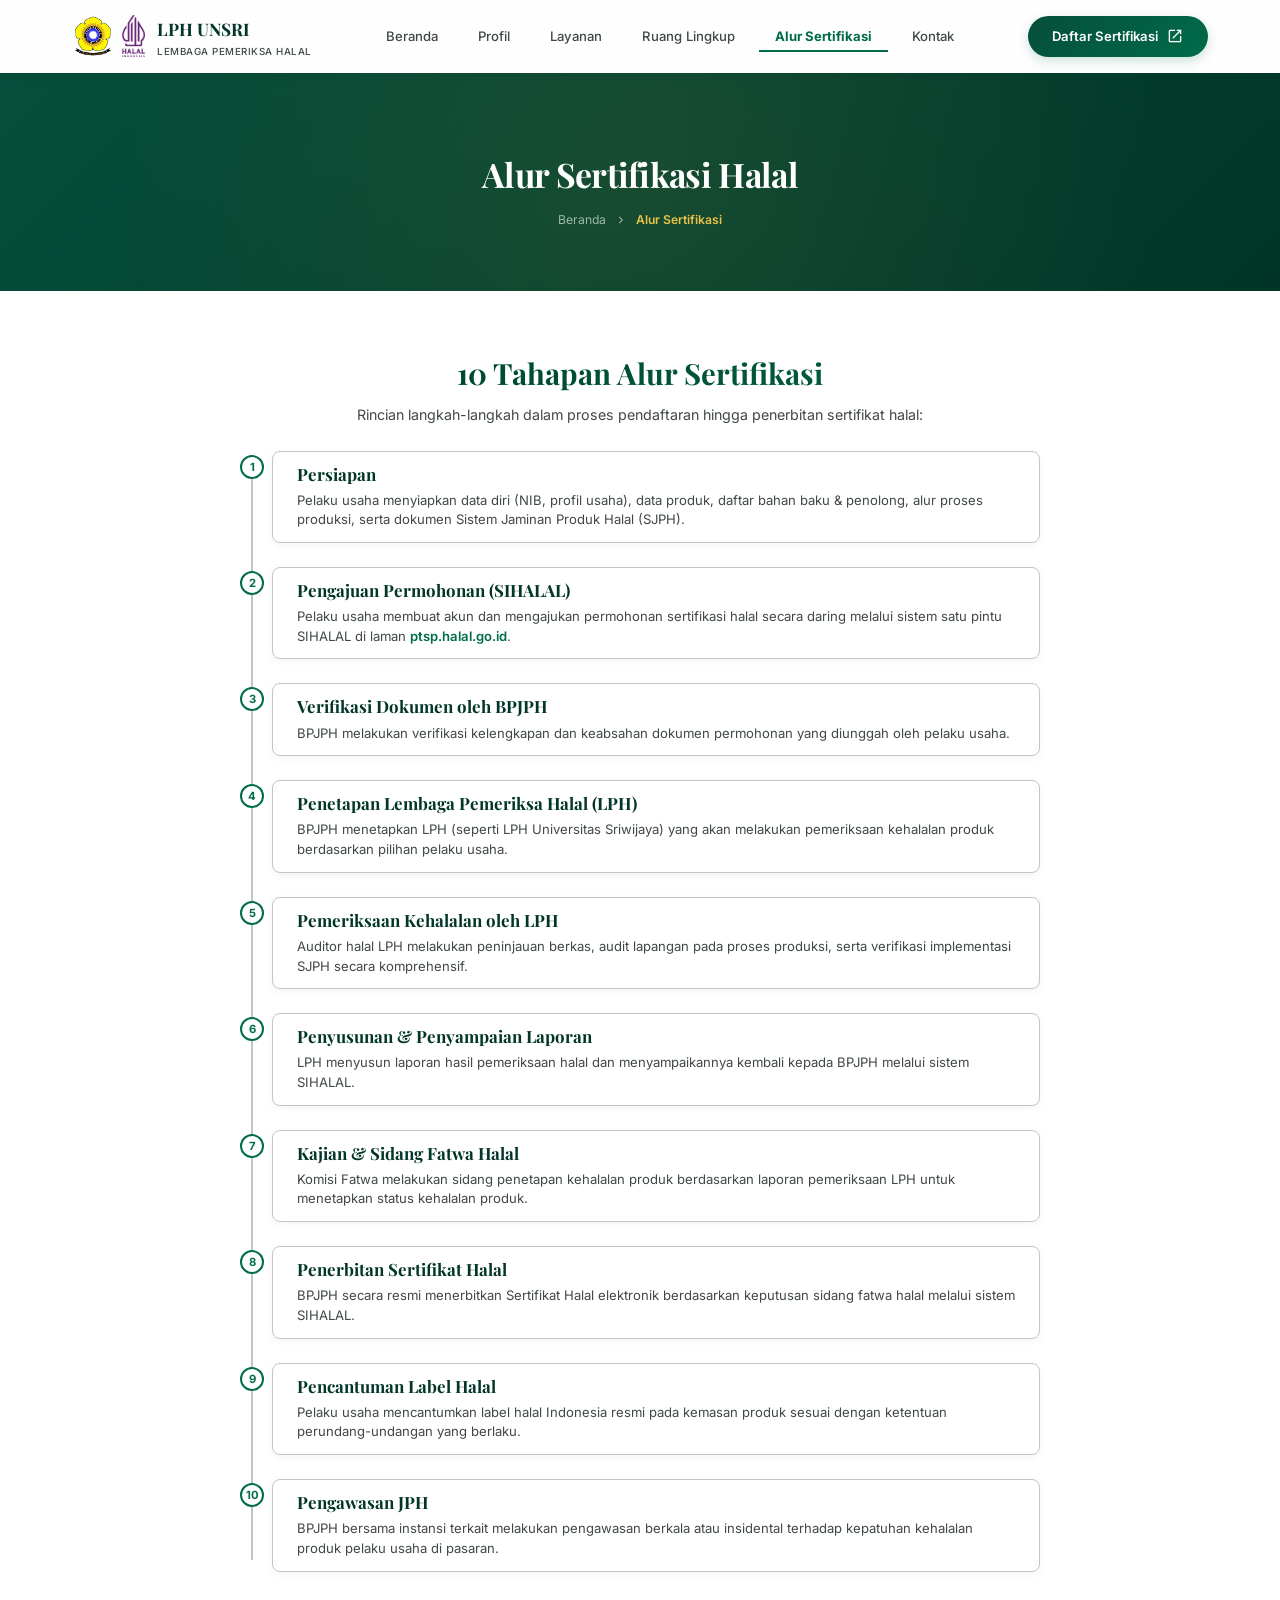
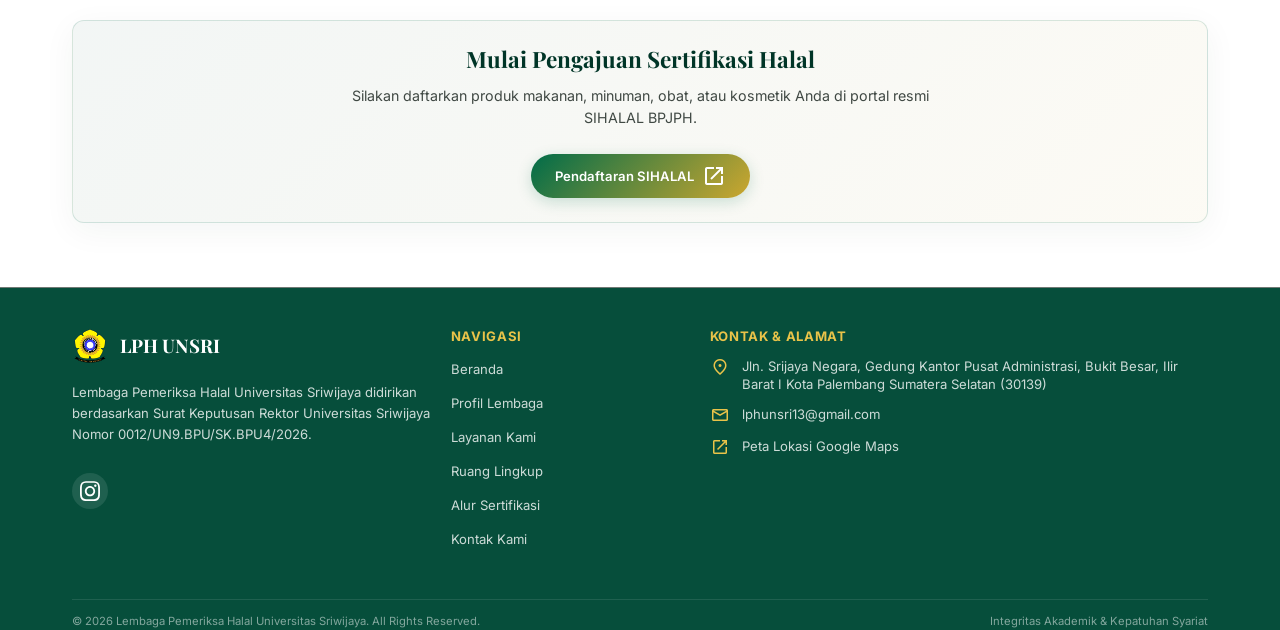
==== alur-sertifikasi.html @ cf4c5806 "Initial commit of refactored website" ====
<!DOCTYPE html>
<html lang="id" class="scroll-smooth">
<head>
    <meta charset="UTF-8">
    <meta name="viewport" content="width=device-width, initial-scale=1.0">
    <title>Alur Sertifikasi Halal | LPH Universitas Sriwijaya</title>
    <meta name="description" content="Ketahui 10 tahapan alur sertifikasi halal LPH Universitas Sriwijaya, mulai dari persiapan berkas hingga penerbitan sertifikat halal resmi.">
    
    <!-- Google Fonts -->
    <link rel="preconnect" href="https://fonts.googleapis.com">
    <link rel="preconnect" href="https://fonts.gstatic.com" crossorigin>
    <link href="https://fonts.googleapis.com/css2?family=Inter:wght@400;500;600;700&family=Playfair+Display:ital,wght@0,600;0,700;1,600&display=swap" rel="stylesheet">
    
    <!-- Material Symbols -->
    <link href="https://fonts.googleapis.com/css2?family=Material+Symbols+Outlined:opsz,wght,FILL,GRAD@20..48,100..700,0..1,-50..200" rel="stylesheet" />
    
    <link rel="stylesheet" href="css/variables.css?v=3">
    <link rel="stylesheet" href="css/base.css?v=3">
    <link rel="stylesheet" href="css/components.css?v=3">
    <link rel="stylesheet" href="css/pages.css?v=3">
</head>
<body class="bg-pattern">

    <!-- Top Navigation Bar -->
    <header class="header-nav" id="topNav">
        <div class="container nav-container">
            <a href="index.html" class="brand-wrapper" id="navBrand">
                <div class="logo-container">
                    <img src="assets/unsri.png" alt="Logo UNSRI" class="logo-img">
                    <img src="assets/Halal_Indonesia.png" alt="Logo Halal Indonesia" class="logo-img">
                </div>
                <div class="logo-text-wrapper">
                    <span class="logo-text">LPH UNSRI</span>
                    <span class="logo-subtext">Lembaga Pemeriksa Halal</span>
                </div>
            </a>
            
            <nav class="desktop-nav">
                <ul class="nav-menu">
                    <li><a href="index.html" class="nav-link">Beranda</a></li>
                    <li><a href="profil.html" class="nav-link">Profil</a></li>
                    <li><a href="layanan.html" class="nav-link">Layanan</a></li>
                    <li><a href="ruang-lingkup.html" class="nav-link">Ruang Lingkup</a></li>
                    <li><a href="alur-sertifikasi.html" class="nav-link">Alur Sertifikasi</a></li>
                    <li><a href="kontak.html" class="nav-link">Kontak</a></li>
                </ul>
            </nav>
            
            <a href="https://ptsp.halal.go.id" target="_blank" rel="noopener" class="btn btn-primary nav-cta" id="btnNavRegister">
                Daftar Sertifikasi
                <span class="material-symbols-outlined" style="font-size: 18px;">open_in_new</span>
            </a>
            
            <button class="menu-toggle-btn" aria-label="Toggle Navigation menu" id="hamburgerMenu">
                <span class="material-symbols-outlined" style="font-size: 28px;">menu</span>
            </button>
        </div>
        
        <!-- Mobile Navigation Drawer -->
        <div class="mobile-drawer" id="mobileDrawer">
            <ul class="mobile-nav-list">
                <li><a href="index.html" class="mobile-nav-link">Beranda</a></li>
                <li><a href="profil.html" class="mobile-nav-link">Profil</a></li>
                <li><a href="layanan.html" class="mobile-nav-link">Layanan</a></li>
                <li><a href="ruang-lingkup.html" class="mobile-nav-link">Ruang Lingkup</a></li>
                <li><a href="alur-sertifikasi.html" class="mobile-nav-link">Alur Sertifikasi</a></li>
                <li><a href="kontak.html" class="mobile-nav-link">Kontak</a></li>
                <li style="margin-top: 16px;">
                    <a href="https://ptsp.halal.go.id" target="_blank" rel="noopener" class="btn btn-primary" style="display: flex; width: 100%; justify-content: center;" id="mobileCtaBtn">
                        Daftar Sertifikasi
                    </a>
                </li>
            </ul>
        </div>
    </header>

    <main>
        <!-- Page Hero Banner -->
        <section class="hero-subpage">
            <div class="hero-subpage-overlay"></div>
            <div class="container">
                <h1 class="scroll-reveal active">Alur Sertifikasi Halal</h1>
                <ul class="breadcrumb scroll-reveal active delay-100">
                    <li><a href="index.html" class="breadcrumb-link">Beranda</a></li>
                    <li class="breadcrumb-separator">chevron_right</li>
                    <li class="breadcrumb-current">Alur Sertifikasi</li>
                </ul>
            </div>
        </section>

        <!-- Vertical Timeline Summary Section -->
        <section class="section" style="background-color: var(--color-surface);">
            <div class="container">
                <div class="timeline-accessible-title scroll-reveal">
                    <h2 class="text-gradient-emerald-mint">10 Tahapan Alur Sertifikasi</h2>
                    <p style="max-width: 600px; margin-left: auto; margin-right: auto;">Rincian langkah-langkah dalam proses pendaftaran hingga penerbitan sertifikat halal:</p>
                </div>
                
                <div class="timeline-flow">
                    <!-- Step 1 -->
                    <div class="timeline-step scroll-reveal">
                        <div class="timeline-marker">1</div>
                        <div class="timeline-content-card">
                            <h4>Persiapan</h4>
                            <p>Pelaku usaha menyiapkan data diri (NIB, profil usaha), data produk, daftar bahan baku &amp; penolong, alur proses produksi, serta dokumen Sistem Jaminan Produk Halal (SJPH).</p>
                        </div>
                    </div>
                    
                    <!-- Step 2 -->
                    <div class="timeline-step scroll-reveal">
                        <div class="timeline-marker">2</div>
                        <div class="timeline-content-card">
                            <h4>Pengajuan Permohonan (SIHALAL)</h4>
                            <p>Pelaku usaha membuat akun dan mengajukan permohonan sertifikasi halal secara daring melalui sistem satu pintu SIHALAL di laman <a href="https://ptsp.halal.go.id" target="_blank" rel="noopener" style="color: var(--color-secondary); font-weight: 600;">ptsp.halal.go.id</a>.</p>
                        </div>
                    </div>
                    
                    <!-- Step 3 -->
                    <div class="timeline-step scroll-reveal">
                        <div class="timeline-marker">3</div>
                        <div class="timeline-content-card">
                            <h4>Verifikasi Dokumen oleh BPJPH</h4>
                            <p>BPJPH melakukan verifikasi kelengkapan dan keabsahan dokumen permohonan yang diunggah oleh pelaku usaha.</p>
                        </div>
                    </div>
                    
                    <!-- Step 4 -->
                    <div class="timeline-step scroll-reveal">
                        <div class="timeline-marker">4</div>
                        <div class="timeline-content-card">
                            <h4>Penetapan Lembaga Pemeriksa Halal (LPH)</h4>
                            <p>BPJPH menetapkan LPH (seperti LPH Universitas Sriwijaya) yang akan melakukan pemeriksaan kehalalan produk berdasarkan pilihan pelaku usaha.</p>
                        </div>
                    </div>
                    
                    <!-- Step 5 -->
                    <div class="timeline-step scroll-reveal">
                        <div class="timeline-marker">5</div>
                        <div class="timeline-content-card">
                            <h4>Pemeriksaan Kehalalan oleh LPH</h4>
                            <p>Auditor halal LPH melakukan peninjauan berkas, audit lapangan pada proses produksi, serta verifikasi implementasi SJPH secara komprehensif.</p>
                        </div>
                    </div>
                    
                    <!-- Step 6 -->
                    <div class="timeline-step scroll-reveal">
                        <div class="timeline-marker">6</div>
                        <div class="timeline-content-card">
                            <h4>Penyusunan &amp; Penyampaian Laporan</h4>
                            <p>LPH menyusun laporan hasil pemeriksaan halal dan menyampaikannya kembali kepada BPJPH melalui sistem SIHALAL.</p>
                        </div>
                    </div>
                    
                    <!-- Step 7 -->
                    <div class="timeline-step scroll-reveal">
                        <div class="timeline-marker">7</div>
                        <div class="timeline-content-card">
                            <h4>Kajian &amp; Sidang Fatwa Halal</h4>
                            <p>Komisi Fatwa melakukan sidang penetapan kehalalan produk berdasarkan laporan pemeriksaan LPH untuk menetapkan status kehalalan produk.</p>
                        </div>
                    </div>
                    
                    <!-- Step 8 -->
                    <div class="timeline-step scroll-reveal">
                        <div class="timeline-marker">8</div>
                        <div class="timeline-content-card">
                            <h4>Penerbitan Sertifikat Halal</h4>
                            <p>BPJPH secara resmi menerbitkan Sertifikat Halal elektronik berdasarkan keputusan sidang fatwa halal melalui sistem SIHALAL.</p>
                        </div>
                    </div>
                    
                    <!-- Step 9 -->
                    <div class="timeline-step scroll-reveal">
                        <div class="timeline-marker">9</div>
                        <div class="timeline-content-card">
                            <h4>Pencantuman Label Halal</h4>
                            <p>Pelaku usaha mencantumkan label halal Indonesia resmi pada kemasan produk sesuai dengan ketentuan perundang-undangan yang berlaku.</p>
                        </div>
                    </div>
                    
                    <!-- Step 10 -->
                    <div class="timeline-step scroll-reveal">
                        <div class="timeline-marker">10</div>
                        <div class="timeline-content-card">
                            <h4>Pengawasan JPH</h4>
                            <p>BPJPH bersama instansi terkait melakukan pengawasan berkala atau insidental terhadap kepatuhan kehalalan produk pelaku usaha di pasaran.</p>
                        </div>
                    </div>
                </div>

                <!-- Call to Action Banner -->
                <div class="glass-card text-center scroll-reveal" style="margin-top: 48px; background: linear-gradient(135deg, rgba(6,78,59,0.05) 0%, rgba(204,167,47,0.05) 100%); border-color: rgba(0, 108, 73, 0.15);">
                    <h3 style="color: var(--color-primary); margin-bottom: 12px;">Mulai Pengajuan Sertifikasi Halal</h3>
                    <p style="max-width: 600px; margin-left: auto; margin-right: auto; margin-bottom: 24px;">Silakan daftarkan produk makanan, minuman, obat, atau kosmetik Anda di portal resmi SIHALAL BPJPH.</p>
                    <a href="https://ptsp.halal.go.id" target="_blank" rel="noopener" class="btn btn-gold" id="alurCtaBtn">
                        Pendaftaran SIHALAL
                        <span class="material-symbols-outlined">open_in_new</span>
                    </a>
                </div>
            </div>
        </section>
    </main>

    <!-- Footer -->
    <footer class="footer-main">
        <div class="container footer-container">
            <div class="footer-col">
                <div class="footer-brand">
                    <img src="assets/unsri.png" alt="UNSRI" style="height: 36px;">
                    <span class="footer-brand-title">LPH UNSRI</span>
                </div>
                <p class="footer-text">
                    Lembaga Pemeriksa Halal Universitas Sriwijaya didirikan berdasarkan Surat Keputusan Rektor Universitas Sriwijaya Nomor 0012/UN9.BPU/SK.BPU4/2026.
                </p>
                <div class="social-links">
                    <a href="https://instagram.com/lph.unsri" target="_blank" rel="noopener" class="social-icon-btn" aria-label="Instagram lph.unsri" id="footerInstaLink">
                        <svg width="20" height="20" fill="currentColor" viewBox="0 0 24 24"><path d="M12 2.163c3.204 0 3.584.012 4.85.07 3.252.148 4.771 1.691 4.919 4.919.058 1.265.069 1.645.069 4.849 0 3.205-.012 3.584-.069 4.849-.149 3.225-1.664 4.771-4.919 4.919-1.266.058-1.644.07-4.85.07-3.204 0-3.584-.012-4.849-.07-3.26-.149-4.771-1.699-4.919-4.92-.058-1.265-.07-1.644-.07-4.849 0-3.204.013-3.583.07-4.849.149-3.227 1.664-4.771 4.919-4.919 1.266-.057 1.645-.069 4.849-.069zm0-2c-3.259 0-3.667.014-4.947.072-4.358.2-6.78 2.618-6.98 6.98-.059 1.281-.073 1.689-.073 4.948 0 3.259.014 3.668.072 4.948.2 4.358 2.618 6.78 6.98 6.98 1.281.058 1.689.072 4.948.072 3.259 0 3.668-.014 4.948-.072 4.354-.2 6.782-2.618 6.979-6.98.059-1.28.073-1.689.073-4.948 0-3.259-.014-3.667-.072-4.947-.196-4.354-2.617-6.78-6.979-6.98-1.281-.059-1.69-.073-4.949-.073zm0 5.838c-3.403 0-6.162 2.759-6.162 6.162s2.759 6.163 6.162 6.163 6.162-2.759 6.162-6.163c0-3.403-2.759-6.162-6.162-6.162zm0 10.162c-2.209 0-4-1.79-4-4 0-2.209 1.791-4 4-4s4 1.791 4 4c0 2.21-1.791 4-4 4zm6.406-11.845c-.796 0-1.441.645-1.441 1.44s.645 1.44 1.441 1.44c.795 0 1.439-.645 1.439-1.44s-.644-1.44-1.439-1.44z"/></svg>
                    </a>
                </div>
            </div>
            
            <div class="footer-col">
                <h4>Navigasi</h4>
                <ul class="footer-links-list">
                    <li><a href="index.html" class="footer-link">Beranda</a></li>
                    <li><a href="profil.html" class="footer-link">Profil Lembaga</a></li>
                    <li><a href="layanan.html" class="footer-link">Layanan Kami</a></li>
                    <li><a href="ruang-lingkup.html" class="footer-link">Ruang Lingkup</a></li>
                    <li><a href="alur-sertifikasi.html" class="footer-link">Alur Sertifikasi</a></li>
                    <li><a href="kontak.html" class="footer-link">Kontak Kami</a></li>
                </ul>
            </div>
            
            <div class="footer-col" style="grid-column: span 2;">
                <h4>Kontak &amp; Alamat</h4>
                <div class="footer-contact-item">
                    <span class="material-symbols-outlined">location_on</span>
                    <span>Jln. Srijaya Negara, Gedung Kantor Pusat Administrasi, Bukit Besar, Ilir Barat I Kota Palembang Sumatera Selatan (30139)</span>
                </div>
                <div class="footer-contact-item">
                    <span class="material-symbols-outlined">mail</span>
                    <a href="mailto:lphunsri13@gmail.com" class="footer-link" style="padding-left: 0;" id="footerMailLink">lphunsri13@gmail.com</a>
                </div>
                <div class="footer-contact-item">
                    <span class="material-symbols-outlined">open_in_new</span>
                    <a href="https://maps.app.goo.gl/xWVZBxWLzJ16XYqZA" target="_blank" rel="noopener" class="footer-link" style="padding-left: 0;" id="footerMapLink">Peta Lokasi Google Maps</a>
                </div>
            </div>
        </div>
        
        <div class="container">
            <div class="footer-bottom">
                <span>&copy; 2026 Lembaga Pemeriksa Halal Universitas Sriwijaya. All Rights Reserved.</span>
                <span>Integritas Akademik &amp; Kepatuhan Syariat</span>
            </div>
        </div>
    </footer>

    <!-- Scripts -->
    <script src="js/main.js"></script>
</body>
</html>
---- css/variables.css ----
:root {
    /* Brand Colors (Unsri & Halal Identity) */
    --color-primary: #003527;              /* Deep Forest Green */
    --color-primary-rgb: 0, 53, 39;
    --color-primary-container: #064e3b;    /* Medium Emerald Green */
    --color-primary-container-rgb: 6, 78, 59;
    --color-secondary: #006c49;            /* Emerald Green Accent */
    --color-secondary-rgb: 0, 108, 73;
    --color-secondary-container: #6cf8bb;
    
    /* Gold/Yellow Accents (Unsri Logo Core Colors) */
    --color-tertiary: #735c00;             /* Darker Gold */
    --color-tertiary-container: #cca72f;   /* Vibrant Gold/Yellow */
    --color-tertiary-container-rgb: 204, 167, 47;
    --color-tertiary-fixed-dim: #e9c349;
    --color-tertiary-fixed: #ffe088;

    /* Neutrals */
    --color-background: #f7f9fb;           /* Off-White Mint */
    --color-on-background: #191c1e;        /* Dark Grey text */
    --color-surface: #ffffff;              /* Pure White cards */
    --color-surface-rgb: 255, 255, 255;
    --color-surface-dim: #d8dadc;          /* Light grey line details */
    --color-surface-container: #eceef0;
    --color-surface-container-low: #f2f4f6;
    --color-surface-container-highest: #e0e3e5;
    --color-on-surface: #191c1e;
    --color-on-surface-variant: #404944;
    --color-outline: #707974;
    --color-outline-variant: #bfc9c3;

    /* Purple Accent (Halal Indonesia branding color) */
    --color-halal-purple: #672d8a;

    /* Fonts */
    --font-heading: 'Playfair Display', Georgia, serif;
    --font-body: 'Inter', system-ui, -apple-system, sans-serif;

    /* Spacing Units */
    --space-base: 6px;
    --space-sm: 6px;
    --space-md: 12px;
    --space-lg: 24px;
    --space-xl: 40px;
    --space-xxl: 64px;
    --container-max: 1200px;
    --margin-desktop: 32px;
    --margin-mobile: 16px;
    --gutter: 20px;

    /* Radii */
    --radius-sm: 4px;
    --radius-default: 8px;
    --radius-md: 12px;
    --radius-xl: 16px;
    --radius-xxl: 24px;
    --radius-full: 9999px;

    /* Shadows & Transitions */
    --shadow-sm: 0 2px 8px rgba(0, 0, 0, 0.05);
    --shadow-md: 0 8px 32px rgba(0, 53, 39, 0.06);
    --shadow-lg: 0 16px 48px rgba(0, 53, 39, 0.12);
    --transition-fast: 0.2s cubic-bezier(0.4, 0, 0.2, 1);
    --transition-normal: 0.3s cubic-bezier(0.4, 0, 0.2, 1);
    --transition-slow: 0.8s cubic-bezier(0.16, 1, 0.3, 1);
}
---- css/base.css ----
/* Reset */
*, *::before, *::after {
    box-sizing: border-box;
    margin: 0;
    padding: 0;
}

html {
    scroll-behavior: smooth;
    font-size: 15px;
    height: 100%;
}

body {
    font-family: var(--font-body);
    font-size: 1rem;
    line-height: 1.6;
    color: var(--color-on-background);
    background-color: var(--color-background);
    -webkit-font-smoothing: antialiased;
    -moz-osx-font-smoothing: grayscale;
    min-height: 100%;
    display: flex;
    flex-direction: column;
}

main {
    flex-grow: 1;
}

/* Typography Hierarchy */
h1, h2, h3, h4, h5, h6 {
    font-family: var(--font-heading);
    color: var(--color-primary);
    font-weight: 700;
    line-height: 1.25;
}

h1 {
    font-size: 2.35rem;
    letter-spacing: -0.02em;
}

h2 {
    font-size: 1.95rem;
    margin-bottom: var(--space-md);
}

h3 {
    font-size: 1.5rem;
    margin-bottom: var(--space-sm);
}

h4 {
    font-size: 1.2rem;
}

p {
    font-size: 0.95rem;
    color: var(--color-on-surface-variant);
    margin-bottom: var(--space-md);
}

a {
    color: inherit;
    text-decoration: none;
    transition: color var(--transition-fast);
}

img {
    max-width: 100%;
    height: auto;
    display: block;
}

/* Layout Utilities */
.container {
    width: 100%;
    max-width: var(--container-max);
    margin-left: auto;
    margin-right: auto;
    padding-left: var(--margin-mobile);
    padding-right: var(--margin-mobile);
}

@media (min-width: 768px) {
    .container {
        padding-left: var(--margin-desktop);
        padding-right: var(--margin-desktop);
    }
}

.section {
    padding-top: var(--space-xl);
    padding-bottom: var(--space-xl);
    position: relative;
    overflow: hidden;
}

@media (min-width: 768px) {
    .section {
        padding-top: var(--space-xxl);
        padding-bottom: var(--space-xxl);
    }
}

.text-center {
    text-align: center;
}

/* Islamic Geometric Pattern & Background Overlays */
.bg-pattern {
    background-image: radial-gradient(rgba(0, 108, 73, 0.05) 1px, transparent 1px);
    background-size: 20px 20px;
}

.bg-islamic-pattern {
    background-image: radial-gradient(circle at center, rgba(6, 78, 59, 0.04) 0%, transparent 65%);
    background-size: 120px 120px;
}

.pattern-overlay {
    position: absolute;
    inset: 0;
    pointer-events: none;
    z-index: 1;
    background-image: radial-gradient(circle at 100% 150%, var(--color-primary-container) 24%, white 24%, white 28%, var(--color-primary-container) 28%, var(--color-primary-container) 36%, white 36%, white 40%, transparent 40%, transparent), 
                      radial-gradient(circle at 0 150%, var(--color-primary-container) 24%, white 24%, white 28%, var(--color-primary-container) 28%, var(--color-primary-container) 36%, white 36%, white 40%, transparent 40%, transparent), 
                      radial-gradient(circle at 50% 100%, white 10%, var(--color-primary-container) 10%, var(--color-primary-container) 23%, white 23%, white 30%, var(--color-primary-container) 30%, var(--color-primary-container) 43%, white 43%, white 50%, var(--color-primary-container) 50%, var(--color-primary-container) 63%, white 63%, white 71%, transparent 71%, transparent);
    background-size: 100px 50px;
    opacity: 0.035;
}

/* Gradients */
.text-gradient-emerald-gold {
    background: linear-gradient(135deg, var(--color-primary) 0%, var(--color-secondary) 50%, var(--color-tertiary-container) 100%);
    -webkit-background-clip: text;
    -webkit-text-fill-color: transparent;
    background-clip: text;
}

.text-gradient-emerald-mint {
    background: linear-gradient(135deg, var(--color-primary) 0%, var(--color-secondary) 100%);
    -webkit-background-clip: text;
    -webkit-text-fill-color: transparent;
    background-clip: text;
}

.bg-gradient-emerald-gold {
    background: linear-gradient(135deg, var(--color-primary-container) 0%, var(--color-secondary) 100%);
}

/* Accessibility */
.sr-only {
    position: absolute;
    width: 1px;
    height: 1px;
    padding: 0;
    margin: -1px;
    overflow: hidden;
    clip: rect(0, 0, 0, 0);
    white-space: nowrap;
    border: 0;
}

/* Blending Utilities */
.blend-top {
    background-image: linear-gradient(to bottom, transparent, var(--color-surface) 150px);
    background-color: transparent;
}

.bg-islamic-pattern.blend-top {
    background-image: 
        radial-gradient(circle at center, rgba(6, 78, 59, 0.04) 0%, transparent 65%),
        linear-gradient(to bottom, transparent, var(--color-surface) 150px);
    background-size: 120px 120px, auto;
    background-color: transparent;
}

.blend-top-low {
    background-image: linear-gradient(to bottom, transparent, var(--color-surface-container-low) 150px);
    background-color: transparent;
}

.bg-islamic-pattern.blend-top-low {
    background-image: 
        radial-gradient(circle at center, rgba(6, 78, 59, 0.04) 0%, transparent 65%),
        linear-gradient(to bottom, transparent, var(--color-surface-container-low) 150px);
    background-size: 120px 120px, auto;
    background-color: transparent;
}
---- css/components.css ----
/* ==========================================================================
   Header & Navigation
   ========================================================================== */
.header-nav {
    background-color: rgba(255, 255, 255, 0.8);
    backdrop-filter: blur(12px);
    -webkit-backdrop-filter: blur(12px);
    position: sticky;
    top: 0;
    width: 100%;
    z-index: 100;
    border-bottom: 1px solid rgba(255, 255, 255, 0.4);
    box-shadow: var(--shadow-sm);
    transition: background-color var(--transition-normal), box-shadow var(--transition-normal);
}

.header-nav.scrolled {
    background-color: rgba(255, 255, 255, 0.98);
    box-shadow: 0 4px 20px rgba(0, 53, 39, 0.08);
    border-bottom: 1px solid var(--color-outline-variant);
}

.nav-container {
    display: flex;
    justify-content: space-between;
    align-items: center;
    height: 72px;
}

.brand-wrapper {
    display: flex;
    align-items: center;
    gap: 12px;
    font-family: var(--font-heading);
    font-size: 1.35rem;
    font-weight: 700;
    color: var(--color-primary);
}

.logo-container {
    display: flex;
    align-items: center;
    gap: 8px;
}

.logo-img {
    height: 42px;
    width: auto;
}

.logo-text {
    font-size: 1.15rem;
    font-family: var(--font-heading);
    font-weight: 700;
    color: var(--color-primary);
    line-height: 1.1;
}

.logo-subtext {
    display: block;
    font-size: 0.65rem;
    font-family: var(--font-body);
    font-weight: 500;
    color: var(--color-on-surface-variant);
    letter-spacing: 0.05em;
    text-transform: uppercase;
}

/* Nav Menu (Desktop) */
.nav-menu {
    display: none;
}

@media (min-width: 768px) {
    .nav-menu {
        display: flex;
        align-items: center;
        gap: 8px;
        list-style: none;
    }
}

.nav-link {
    color: var(--color-on-surface-variant);
    font-family: var(--font-body);
    font-size: 0.875rem;
    font-weight: 500;
    padding: 8px 16px;
    border-radius: var(--radius-default);
    transition: color var(--transition-fast), background-color var(--transition-fast);
}

.nav-link:hover {
    color: var(--color-secondary);
    background-color: rgba(6, 78, 59, 0.05);
}

.nav-link.active {
    color: var(--color-secondary);
    font-weight: 700;
    border-bottom: 2px solid var(--color-secondary);
    border-radius: 0;
    padding-bottom: 6px;
}

.nav-link.active:hover {
    background-color: transparent;
}

/* Mobile Nav Drawer */
.menu-toggle-btn {
    display: block;
    background: none;
    border: none;
    cursor: pointer;
    color: var(--color-primary);
    padding: 8px;
}

@media (min-width: 768px) {
    .menu-toggle-btn {
        display: none;
    }
}

.mobile-drawer {
    position: fixed;
    top: 72px;
    right: -100%;
    width: 280px;
    height: calc(100vh - 72px);
    background-color: var(--color-surface);
    box-shadow: -4px 0 20px rgba(0, 0, 0, 0.1);
    z-index: 99;
    padding: var(--space-lg);
    transition: right var(--transition-normal);
}

.mobile-drawer.open {
    right: 0;
}

.mobile-nav-list {
    list-style: none;
    display: flex;
    flex-direction: column;
    gap: 16px;
}

.mobile-nav-link {
    display: block;
    font-size: 1rem;
    font-weight: 600;
    color: var(--color-on-surface);
    padding: 10px 16px;
    border-radius: var(--radius-default);
}

.mobile-nav-link:hover, .mobile-nav-link.active {
    background-color: rgba(0, 108, 73, 0.08);
    color: var(--color-secondary);
}

/* ==========================================================================
   Buttons
   ========================================================================== */
.btn {
    display: inline-flex;
    align-items: center;
    justify-content: center;
    gap: 8px;
    font-family: var(--font-body);
    font-size: 0.875rem;
    font-weight: 600;
    padding: 10px 24px;
    border-radius: var(--radius-full);
    border: none;
    cursor: pointer;
    transition: all var(--transition-normal);
}

.btn-primary {
    background: linear-gradient(135deg, var(--color-primary-container) 0%, var(--color-secondary) 100%);
    color: white;
    box-shadow: 0 4px 12px rgba(0, 108, 73, 0.2);
}

.btn-primary:hover {
    transform: translateY(-2px);
    box-shadow: 0 6px 18px rgba(0, 108, 73, 0.3);
    opacity: 0.95;
}

.btn-outline {
    background: transparent;
    border: 2px solid var(--color-outline-variant);
    color: var(--color-primary);
}

.btn-outline:hover {
    background-color: rgba(6, 78, 59, 0.05);
    border-color: var(--color-secondary);
    color: var(--color-secondary);
}

.btn-white-outline {
    background: transparent;
    border: 2px solid rgba(255, 255, 255, 0.4);
    color: white;
}

.btn-white-outline:hover {
    background-color: rgba(255, 255, 255, 0.15);
    border-color: white;
    transform: translateY(-2px);
}

.btn-gold {
    background: linear-gradient(135deg, var(--color-secondary) 0%, var(--color-tertiary-container) 100%);
    color: white;
    box-shadow: 0 4px 15px rgba(0, 108, 73, 0.2);
}

.btn-gold:hover {
    transform: translateY(-2px);
    box-shadow: 0 6px 20px rgba(0, 108, 73, 0.3);
}

.nav-cta {
    display: none;
}

@media (min-width: 768px) {
    .nav-cta {
        display: inline-flex;
    }
}

/* ==========================================================================
   Cards & Layout Panels
   ========================================================================== */
.glass-panel {
    background: rgba(255, 255, 255, 0.15);
    backdrop-filter: blur(16px);
    -webkit-backdrop-filter: blur(16px);
    border: 1px solid rgba(255, 255, 255, 0.25);
    box-shadow: 0 8px 32px 0 rgba(0, 53, 39, 0.08);
}

.glass-card {
    background: rgba(255, 255, 255, 0.7);
    backdrop-filter: blur(16px);
    -webkit-backdrop-filter: blur(16px);
    border: 1px solid rgba(255, 255, 255, 0.75);
    box-shadow: 0 8px 32px rgba(0, 53, 39, 0.05);
    border-radius: var(--radius-md);
    padding: var(--space-lg);
    transition: transform var(--transition-normal), box-shadow var(--transition-normal), border-color var(--transition-normal), background-color var(--transition-normal);
}

.glass-card:hover {
    transform: translateY(-4px);
    background: rgba(255, 255, 255, 0.85);
    border-color: rgba(0, 108, 73, 0.25);
    box-shadow: 0 12px 36px rgba(0, 53, 39, 0.1);
}

/* ==========================================================================
   Scroll Reveal System
   ========================================================================== */
.scroll-reveal {
    opacity: 0;
    transform: translateY(30px);
    transition: opacity var(--transition-slow), transform var(--transition-slow);
}

.scroll-reveal.active {
    opacity: 1;
    transform: translateY(0);
}

/* Delay modifiers */
.delay-100 { transition-delay: 100ms; }
.delay-200 { transition-delay: 200ms; }
.delay-300 { transition-delay: 300ms; }
.delay-400 { transition-delay: 400ms; }

/* ==========================================================================
   LightBox Component (Image Zoom Overlay)
   ========================================================================== */
.zoomable-image-wrapper {
    position: relative;
    cursor: pointer;
    border-radius: var(--radius-md);
    overflow: hidden;
}

.zoomable-image-wrapper::after {
    content: 'zoom_in';
    font-family: 'Material Symbols Outlined';
    position: absolute;
    bottom: 12px;
    right: 12px;
    background-color: rgba(0, 53, 39, 0.85);
    color: white;
    width: 36px;
    height: 36px;
    border-radius: var(--radius-full);
    display: flex;
    align-items: center;
    justify-content: center;
    font-size: 20px;
    opacity: 0;
    transition: opacity var(--transition-fast), transform var(--transition-fast);
    box-shadow: var(--shadow-sm);
}

.zoomable-image-wrapper:hover::after {
    opacity: 1;
    transform: scale(1.05);
}

.lightbox-overlay {
    position: fixed;
    inset: 0;
    background-color: rgba(0, 21, 15, 0.92);
    backdrop-filter: blur(10px);
    z-index: 1000;
    display: flex;
    align-items: center;
    justify-content: center;
    opacity: 0;
    pointer-events: none;
    transition: opacity var(--transition-normal);
}

.lightbox-overlay.open {
    opacity: 1;
    pointer-events: auto;
}

.lightbox-content {
    max-width: 90%;
    max-height: 85%;
    transform: scale(0.95);
    transition: transform var(--transition-normal);
}

.lightbox-overlay.open .lightbox-content {
    transform: scale(1);
}

.lightbox-img {
    max-width: 100%;
    max-height: 80vh;
    border-radius: var(--radius-default);
    box-shadow: 0 10px 40px rgba(0, 0, 0, 0.5);
    border: 3px solid rgba(255, 255, 255, 0.1);
}

.lightbox-close {
    position: absolute;
    top: 24px;
    right: 24px;
    background: none;
    border: none;
    color: white;
    cursor: pointer;
    opacity: 0.8;
    transition: opacity var(--transition-fast);
}

.lightbox-close:hover {
    opacity: 1;
}

/* ==========================================================================
   Footer
   ========================================================================== */
.footer-main {
    background-color: var(--color-primary-container);
    color: white;
    position: relative;
    z-index: 10;
    border-top: 1px solid var(--color-outline);
}

.footer-container {
    padding-top: var(--space-xl);
    padding-bottom: var(--space-lg);
    display: grid;
    grid-template-columns: 1fr;
    gap: var(--gutter);
}

@media (min-width: 768px) {
    .footer-container {
        grid-template-columns: 1.5fr 1fr 1fr 1fr;
    }
}

.footer-col {
    display: flex;
    flex-direction: column;
    gap: var(--space-md);
}

.footer-col h4 {
    font-family: var(--font-body);
    font-size: 0.875rem;
    font-weight: 700;
    text-transform: uppercase;
    letter-spacing: 0.05em;
    color: var(--color-tertiary-fixed-dim);
}

.footer-brand {
    display: flex;
    align-items: center;
    gap: 12px;
    margin-bottom: var(--space-sm);
}

.footer-brand-title {
    font-family: var(--font-heading);
    font-size: 1.25rem;
    font-weight: 700;
    color: white;
}

.footer-text {
    font-size: 0.875rem;
    color: rgba(255, 255, 255, 0.8);
}

.footer-links-list {
    list-style: none;
    display: flex;
    flex-direction: column;
    gap: 10px;
}

.footer-link {
    font-size: 0.875rem;
    color: rgba(255, 255, 255, 0.8);
    transition: color var(--transition-fast), padding-left var(--transition-fast);
}

.footer-link:hover {
    color: var(--color-tertiary-fixed-dim);
    padding-left: 4px;
}

.footer-contact-item {
    display: flex;
    gap: 12px;
    font-size: 0.875rem;
    color: rgba(255, 255, 255, 0.8);
    line-height: 1.4;
}

.footer-contact-item .material-symbols-outlined {
    color: var(--color-tertiary-fixed-dim);
    font-size: 20px;
    flex-shrink: 0;
}

.social-links {
    display: flex;
    gap: 12px;
    margin-top: 4px;
}

.social-icon-btn {
    width: 36px;
    height: 36px;
    border-radius: var(--radius-full);
    background-color: rgba(255, 255, 255, 0.1);
    display: flex;
    align-items: center;
    justify-content: center;
    color: white;
    transition: background-color var(--transition-fast), transform var(--transition-fast);
}

.social-icon-btn:hover {
    background-color: var(--color-secondary);
    color: white;
    transform: translateY(-2px);
}

.footer-bottom {
    border-top: 1px solid rgba(255, 255, 255, 0.1);
    padding-top: var(--space-md);
    margin-top: var(--space-lg);
    display: flex;
    flex-direction: column;
    gap: 12px;
    align-items: center;
    text-align: center;
    font-size: 0.75rem;
    color: rgba(255, 255, 255, 0.5);
}

@media (min-width: 768px) {
    .footer-bottom {
        flex-direction: row;
        justify-content: space-between;
        text-align: left;
    }
}
---- css/pages.css ----
/* ==========================================================================
   Page Hero Banners
   ========================================================================== */
.hero-home {
    position: relative;
    padding-top: 120px;
    padding-bottom: 160px;
    min-height: 700px;
    display: flex;
    align-items: center;
    background-color: var(--color-primary);
    overflow: hidden;
}

.hero-home-bg {
    position: absolute;
    inset: 0;
    z-index: 0;
}

.hero-home-bg img {
    width: 100%;
    height: 100%;
    object-fit: cover;
    object-position: center;
    filter: brightness(0.35);
}

.hero-home-overlay {
    position: absolute;
    inset: 0;
    background: linear-gradient(135deg, rgba(0, 53, 39, 0.85) 0%, rgba(6, 78, 59, 0.6) 50%, rgba(204, 167, 47, 0.5) 100%);
    z-index: 1;
}

.hero-home-content {
    position: relative;
    z-index: 10;
    color: white;
    max-width: 800px;
    display: flex;
    flex-direction: column;
    align-items: flex-start;
    gap: 20px;
}

.hero-badge {
    display: inline-flex;
    align-items: center;
    gap: 8px;
    background-color: rgba(255, 255, 255, 0.2);
    backdrop-filter: blur(8px);
    border: 1px solid rgba(255, 255, 255, 0.3);
    padding: 6px 16px;
    border-radius: var(--radius-full);
    font-size: 0.75rem;
    font-weight: 600;
    text-transform: uppercase;
    letter-spacing: 0.05em;
    box-shadow: var(--shadow-sm);
}

.hero-badge .material-symbols-outlined {
    color: var(--color-tertiary-fixed-dim);
    font-size: 16px;
}

.hero-home h1 {
    color: white;
    font-size: 2.5rem;
    line-height: 1.15;
}

@media (min-width: 768px) {
    .hero-home h1 {
        font-size: 3.5rem;
    }
}

.hero-home p {
    color: rgba(255, 255, 255, 0.9);
    font-size: 1.125rem;
    margin-bottom: var(--space-md);
}

.hero-buttons {
    display: flex;
    flex-wrap: wrap;
    gap: 16px;
}

/* Subpage Hero */
.hero-subpage {
    position: relative;
    padding-top: 80px;
    padding-bottom: 60px;
    background: linear-gradient(135deg, var(--color-primary-container) 0%, var(--color-primary) 100%);
    color: white;
    text-align: center;
}

.hero-subpage-overlay {
    position: absolute;
    inset: 0;
    background-image: radial-gradient(circle at center, rgba(204, 167, 47, 0.1) 0%, transparent 80%);
    pointer-events: none;
}

.hero-subpage h1 {
    color: white;
    font-size: 2.25rem;
    margin-bottom: 12px;
}

/* Breadcrumb Navigation */
.breadcrumb {
    display: inline-flex;
    align-items: center;
    gap: 8px;
    list-style: none;
    font-size: 0.8125rem;
    color: rgba(255, 255, 255, 0.6);
}

.breadcrumb-link {
    transition: color var(--transition-fast);
}

.breadcrumb-link:hover {
    color: white;
}

.breadcrumb-separator {
    font-family: 'Material Symbols Outlined';
    font-size: 14px;
}

.breadcrumb-current {
    color: var(--color-tertiary-fixed-dim);
    font-weight: 600;
}

/* ==========================================================================
   Home Page Sections
   ========================================================================== */
/* Stats Overlay Bento Grid */
.stats-section {
    position: relative;
    z-index: 10;
    margin-top: -60px;
    margin-bottom: var(--space-xl);
}

.stats-grid {
    display: grid;
    grid-template-columns: 1fr;
    gap: var(--gutter);
}

@media (min-width: 768px) {
    .stats-grid {
        grid-template-columns: repeat(3, 1fr);
    }
}

.stat-card {
    background: rgba(255, 255, 255, 0.8);
    backdrop-filter: blur(12px);
    border: 1px solid rgba(255, 255, 255, 0.7);
    box-shadow: var(--shadow-md);
    border-radius: var(--radius-md);
    padding: var(--space-lg);
    display: flex;
    flex-direction: column;
    gap: 8px;
    transition: transform var(--transition-normal);
}

.stat-card:hover {
    transform: translateY(-4px);
}

.stat-icon {
    font-size: 32px;
    color: var(--color-secondary);
}

.stat-number {
    font-size: 2.5rem;
    font-weight: 700;
    color: var(--color-primary);
    line-height: 1;
}

.stat-label {
    font-size: 0.875rem;
    color: var(--color-on-surface-variant);
    font-weight: 500;
}

/* About Preview Grid */
.about-preview-grid {
    display: grid;
    grid-template-columns: 1fr;
    gap: 48px;
    align-items: center;
}

@media (min-width: 768px) {
    .about-preview-grid {
        grid-template-columns: 1.1fr 1fr;
    }
}

.about-preview-img-wrapper {
    position: relative;
}

.about-preview-img-inner {
    border-radius: var(--radius-xl);
    overflow: hidden;
    box-shadow: var(--shadow-lg);
}

.about-preview-img-inner img {
    transition: transform 0.7s ease;
}

.about-preview-img-wrapper:hover .about-preview-img-inner img {
    transform: scale(1.04);
}

.about-preview-badge-card {
    position: absolute;
    bottom: -16px;
    right: -16px;
    background: rgba(255, 255, 255, 0.85);
    backdrop-filter: blur(12px);
    border: 1px solid rgba(255, 255, 255, 0.8);
    padding: 16px var(--space-lg);
    border-radius: var(--radius-md);
    box-shadow: var(--shadow-md);
    display: none;
}

@media (min-width: 992px) {
    .about-preview-badge-card {
        display: flex;
        align-items: center;
        gap: 16px;
    }
}

.about-preview-badge-icon {
    width: 40px;
    height: 40px;
    border-radius: var(--radius-full);
    background-color: var(--color-secondary-container);
    display: flex;
    align-items: center;
    justify-content: center;
    color: var(--color-secondary);
}

/* Collaboration Banner */
.collab-banner {
    background: linear-gradient(135deg, var(--color-primary) 0%, var(--color-secondary) 100%);
    color: white;
    text-align: center;
    padding-top: var(--space-xl);
    padding-bottom: var(--space-xl);
}

.collab-banner-content {
    max-width: 800px;
    margin-left: auto;
    margin-right: auto;
    display: flex;
    flex-direction: column;
    align-items: center;
    gap: 16px;
}

.collab-banner h2 {
    color: white;
    font-size: 2rem;
}

.collab-banner p {
    color: rgba(255, 255, 255, 0.85);
    font-size: 1rem;
}

/* ==========================================================================
   Page: Profil (About us details)
   ========================================================================== */
.profil-text-container {
    max-width: 800px;
    margin-left: auto;
    margin-right: auto;
}

.profil-quote {
    font-size: 1.15rem;
    font-style: italic;
    color: var(--color-secondary);
    border-left: 4px solid var(--color-tertiary-container);
    padding-left: 20px;
    margin: 24px 0;
    line-height: 1.5;
}

/* Legal Document Mini Card in Profil Page */
.legal-doc-card {
    background: rgba(255, 255, 255, 0.45);
    backdrop-filter: blur(12px);
    -webkit-backdrop-filter: blur(12px);
    border: 1px solid rgba(0, 108, 73, 0.15);
    border-radius: var(--radius-md);
    padding: var(--space-md) var(--space-lg);
    margin: var(--space-lg) 0;
    display: flex;
    align-items: center;
    gap: var(--space-md);
    transition: all var(--transition-normal);
    box-shadow: 0 4px 20px rgba(0, 53, 39, 0.03);
    position: relative;
    overflow: hidden;
}

.legal-doc-card::before {
    content: '';
    position: absolute;
    top: 0;
    left: 0;
    width: 4px;
    height: 100%;
    background: linear-gradient(to bottom, var(--color-secondary), var(--color-tertiary-container));
}

.legal-doc-card:hover {
    transform: translateY(-3px);
    border-color: var(--color-secondary);
    background: rgba(255, 255, 255, 0.7);
    box-shadow: 0 8px 30px rgba(0, 53, 39, 0.08);
}

.legal-doc-badge {
    width: 48px;
    height: 48px;
    border-radius: var(--radius-default);
    background: linear-gradient(135deg, rgba(6, 78, 59, 0.1) 0%, rgba(0, 108, 73, 0.05) 100%);
    color: var(--color-secondary);
    display: flex;
    align-items: center;
    justify-content: center;
    flex-shrink: 0;
    border: 1px solid rgba(6, 78, 59, 0.15);
    transition: transform var(--transition-normal);
}

.legal-doc-card:hover .legal-doc-badge {
    transform: rotate(6deg) scale(1.08);
}

.legal-doc-badge .material-symbols-outlined {
    font-size: 24px;
}

.legal-doc-info {
    display: flex;
    flex-direction: column;
    gap: 2px;
}

.legal-doc-type {
    font-size: 0.75rem;
    font-weight: 600;
    text-transform: uppercase;
    letter-spacing: 0.05em;
    color: var(--color-tertiary);
}

.legal-doc-title {
    font-size: 0.95rem;
    font-weight: 700;
    color: var(--color-primary);
    line-height: 1.3;
    margin: 0;
}

.legal-doc-number {
    font-size: 0.875rem;
    color: var(--color-on-surface-variant);
    font-family: var(--font-body);
}
.profil-cards-grid {
    display: grid;
    grid-template-columns: 1fr;
    gap: var(--gutter);
    max-width: var(--container-max-width);
    margin-left: auto;
    margin-right: auto;
    margin-top: var(--space-md);
}

@media (min-width: 992px) {
    .profil-cards-grid {
        grid-template-columns: repeat(2, 1fr);
    }
}

.profil-card {
    height: 100%;
    display: flex;
    flex-direction: column;
    padding: var(--space-xl) !important;
}

.profil-card h2 {
    margin-top: 0 !important;
    margin-bottom: var(--space-md);
}

.card-icon-badge {
    width: 56px;
    height: 56px;
    border-radius: var(--radius-md);
    background: linear-gradient(135deg, rgba(6, 78, 59, 0.1) 0%, rgba(0, 108, 73, 0.05) 100%);
    display: flex;
    align-items: center;
    justify-content: center;
    color: var(--color-secondary);
    margin-bottom: var(--space-md);
    border: 1px solid rgba(6, 78, 59, 0.15);
}

.card-icon-badge .material-symbols-outlined {
    font-size: 28px;
    font-variation-settings: 'FILL' 0, 'wght' 600;
}
.hierarchy-timeline {
    position: relative;
    padding-left: 28px;
    margin-top: var(--space-md);
}

.hierarchy-item {
    position: relative;
    padding-bottom: var(--space-md);
}

.hierarchy-item::before {
    content: '';
    position: absolute;
    top: 20px;
    bottom: -6px;
    left: -21px;
    width: 2px;
    background-color: var(--color-secondary);
    opacity: 0.35;
    z-index: 1;
}

.hierarchy-item:last-child::before {
    display: none;
}

.hierarchy-item:last-child {
    padding-bottom: 0;
}

.hierarchy-marker {
    position: absolute;
    top: 4px;
    left: -28px;
    width: 16px;
    height: 16px;
    border-radius: var(--radius-full);
    background-color: var(--color-surface);
    border: 2px solid var(--color-secondary);
    z-index: 2;
    transition: background-color var(--transition-fast), border-color var(--transition-fast);
}

.hierarchy-item:hover .hierarchy-marker {
    background-color: var(--color-secondary);
}

.hierarchy-content {
    display: flex;
    flex-direction: column;
    gap: 4px;
}

.hierarchy-title {
    font-size: 0.9375rem;
    font-weight: 700;
    color: var(--color-primary);
    margin-bottom: 0 !important;
}

.hierarchy-desc {
    font-size: 0.8125rem;
    color: var(--color-on-surface-variant);
    line-height: 1.45;
    margin-bottom: 0 !important;
}

/* Page-specific: Sleek and readable left-aligned text in Profil Page */
.page-profil main p,
.page-profil main .profil-quote,
.page-profil main .hierarchy-desc {
    text-align: left;
}

.auditor-grid {
    display: grid;
    grid-template-columns: 1fr;
    gap: var(--gutter);
    margin-top: var(--space-lg);
}

@media (min-width: 768px) {
    .auditor-grid {
        grid-template-columns: repeat(3, 1fr);
    }
}

.auditor-card {
    text-align: center;
}

.auditor-photo-wrapper {
    width: 160px;
    height: 160px;
    border-radius: var(--radius-full);
    overflow: hidden;
    margin: 0 auto 16px auto;
    border: 4px solid white;
    box-shadow: var(--shadow-md);
    transition: transform var(--transition-normal);
}

.auditor-card:hover .auditor-photo-wrapper {
    transform: scale(1.05);
}

.auditor-photo-wrapper img {
    width: 100%;
    height: 100%;
    object-fit: cover;
    object-position: center;
}

.auditor-name {
    font-size: 1.125rem;
    font-weight: 700;
    color: var(--color-primary);
    margin-bottom: 4px;
}

.auditor-title {
    font-size: 0.8125rem;
    font-weight: 600;
    color: var(--color-tertiary);
    text-transform: uppercase;
    letter-spacing: 0.05em;
}

/* Org Chart visual display */
.org-chart-wrapper {
    display: flex;
    flex-direction: column;
    align-items: center;
    margin: 40px auto 0 auto;
    max-width: 900px;
}

.org-chart-img {
    border-radius: var(--radius-md);
    box-shadow: var(--shadow-sm);
    border: 1px solid var(--color-outline-variant);
    max-width: 100%;
    height: auto;
}

/* ==========================================================================
   Page: Layanan & Ruang Lingkup
   ========================================================================== */
.services-bento-grid {
    display: grid;
    grid-template-columns: 1fr;
    gap: var(--gutter);
}

@media (min-width: 768px) {
    .services-bento-grid {
        grid-template-columns: repeat(12, 1fr);
    }
    
    .sb-row-1-left { grid-column: span 8; }
    .sb-row-1-right { grid-column: span 4; }
    .sb-row-2-left { grid-column: span 6; }
    .sb-row-2-right { grid-column: span 6; }
}

.service-icon-box {
    width: 48px;
    height: 48px;
    border-radius: var(--radius-full);
    background-color: rgba(0, 108, 73, 0.08);
    display: flex;
    align-items: center;
    justify-content: center;
    color: var(--color-secondary);
    margin-bottom: 20px;
}

.service-card-check-list {
    list-style: none;
    display: flex;
    flex-direction: column;
    gap: 8px;
    margin-top: 16px;
    margin-bottom: 24px;
}

.service-card-check-item {
    display: flex;
    align-items: center;
    gap: 8px;
    font-size: 0.875rem;
    color: var(--color-on-surface-variant);
}

.service-card-check-item .material-symbols-outlined {
    color: var(--color-secondary);
    font-size: 18px;
}

/* ==========================================================================
   Page: Alur Sertifikasi (Timeline/Timeline Horizontal/Infographics)
   ========================================================================== */
.alur-infographic-wrapper {
    display: flex;
    flex-direction: column;
    align-items: center;
    margin: 0 auto var(--space-lg) auto;
    max-width: 800px;
}

.alur-img {
    border-radius: var(--radius-md);
    box-shadow: var(--shadow-sm);
    border: 1px solid var(--color-outline-variant);
    max-width: 100%;
}

.timeline-accessible-title {
    margin-bottom: var(--space-lg);
    text-align: center;
}

.timeline-flow {
    max-width: 800px;
    margin: 0 auto;
    position: relative;
    padding-left: 32px;
}

.timeline-flow::before {
    content: '';
    position: absolute;
    top: 12px;
    bottom: 12px;
    left: 11px;
    width: 2px;
    background-color: var(--color-outline-variant);
}

.timeline-step {
    position: relative;
    padding-bottom: var(--space-lg);
}

.timeline-step:last-child {
    padding-bottom: 0;
}

.timeline-marker {
    position: absolute;
    top: 4px;
    left: -32px;
    width: 24px;
    height: 24px;
    border-radius: var(--radius-full);
    background-color: var(--color-surface);
    border: 2px solid var(--color-secondary);
    display: flex;
    align-items: center;
    justify-content: center;
    font-size: 0.75rem;
    font-weight: 700;
    color: var(--color-secondary);
    z-index: 2;
}

.timeline-content-card {
    background: var(--color-surface);
    border: 1px solid var(--color-outline-variant);
    border-radius: var(--radius-default);
    padding: var(--space-md) var(--space-lg);
    box-shadow: var(--shadow-sm);
}

.timeline-content-card h4 {
    font-size: 1.125rem;
    color: var(--color-primary);
    margin-bottom: 6px;
}

.timeline-content-card p {
    font-size: 0.875rem;
    margin-bottom: 0;
    line-height: 1.5;
}

/* ==========================================================================
   Page: Kontak (Contact Form & Map columns)
   ========================================================================== */
.contact-layout {
    display: grid;
    grid-template-columns: 1fr;
    gap: var(--gutter);
}

@media (min-width: 992px) {
    .contact-layout {
        grid-template-columns: 4.5fr 7.5fr;
    }
}

.contact-card-list {
    display: flex;
    flex-direction: column;
    gap: var(--gutter);
}

.contact-info-card {
    background: var(--color-surface);
    border: 1px solid rgba(255, 255, 255, 0.8);
    box-shadow: var(--shadow-sm);
    border-radius: var(--radius-md);
    padding: var(--space-lg);
    display: flex;
    flex-direction: column;
    gap: 12px;
    transition: transform var(--transition-normal);
}

.contact-info-card:hover {
    transform: translateY(-2px);
}

.contact-info-title-row {
    display: flex;
    align-items: center;
    gap: 12px;
}

.contact-info-icon-box {
    width: 40px;
    height: 40px;
    border-radius: var(--radius-full);
    background-color: rgba(0, 108, 73, 0.08);
    display: flex;
    align-items: center;
    justify-content: center;
    color: var(--color-secondary);
}

.contact-form-panel {
    background: var(--color-surface);
    border: 1px solid rgba(255, 255, 255, 0.8);
    box-shadow: var(--shadow-md);
    border-radius: var(--radius-md);
    padding: var(--space-lg);
}

@media (min-width: 768px) {
    .contact-form-panel {
        padding: var(--space-xl);
    }
}

.contact-form {
    display: flex;
    flex-direction: column;
    gap: 20px;
}

.form-group-row {
    display: grid;
    grid-template-columns: 1fr;
    gap: 20px;
}

@media (min-width: 768px) {
    .form-group-row {
        grid-template-columns: 1fr 1fr;
    }
}

.form-field-label {
    display: block;
    font-size: 0.8125rem;
    font-weight: 600;
    color: var(--color-on-surface);
    margin-bottom: 8px;
}

.form-input, .form-select, .form-textarea {
    width: 100%;
    background-color: white;
    border: 1px solid var(--color-outline-variant);
    border-radius: var(--radius-default);
    padding: 12px 16px;
    font-family: var(--font-body);
    font-size: 0.9375rem;
    color: var(--color-on-surface);
    transition: border-color var(--transition-fast), box-shadow var(--transition-fast);
}

.form-input:focus, .form-select:focus, .form-textarea:focus {
    border-color: var(--color-secondary);
    box-shadow: 0 0 0 3px rgba(0, 108, 73, 0.15);
    outline: none;
}

.form-textarea {
    resize: none;
}

/* Map frame element */
.map-section {
    margin-top: 32px;
}

.map-container {
    width: 100%;
    height: 400px;
    border-radius: var(--radius-md);
    overflow: hidden;
    border: 1px solid var(--color-outline-variant);
    box-shadow: var(--shadow-sm);
}

.map-iframe {
    width: 100%;
    height: 100%;
    border: none;
}
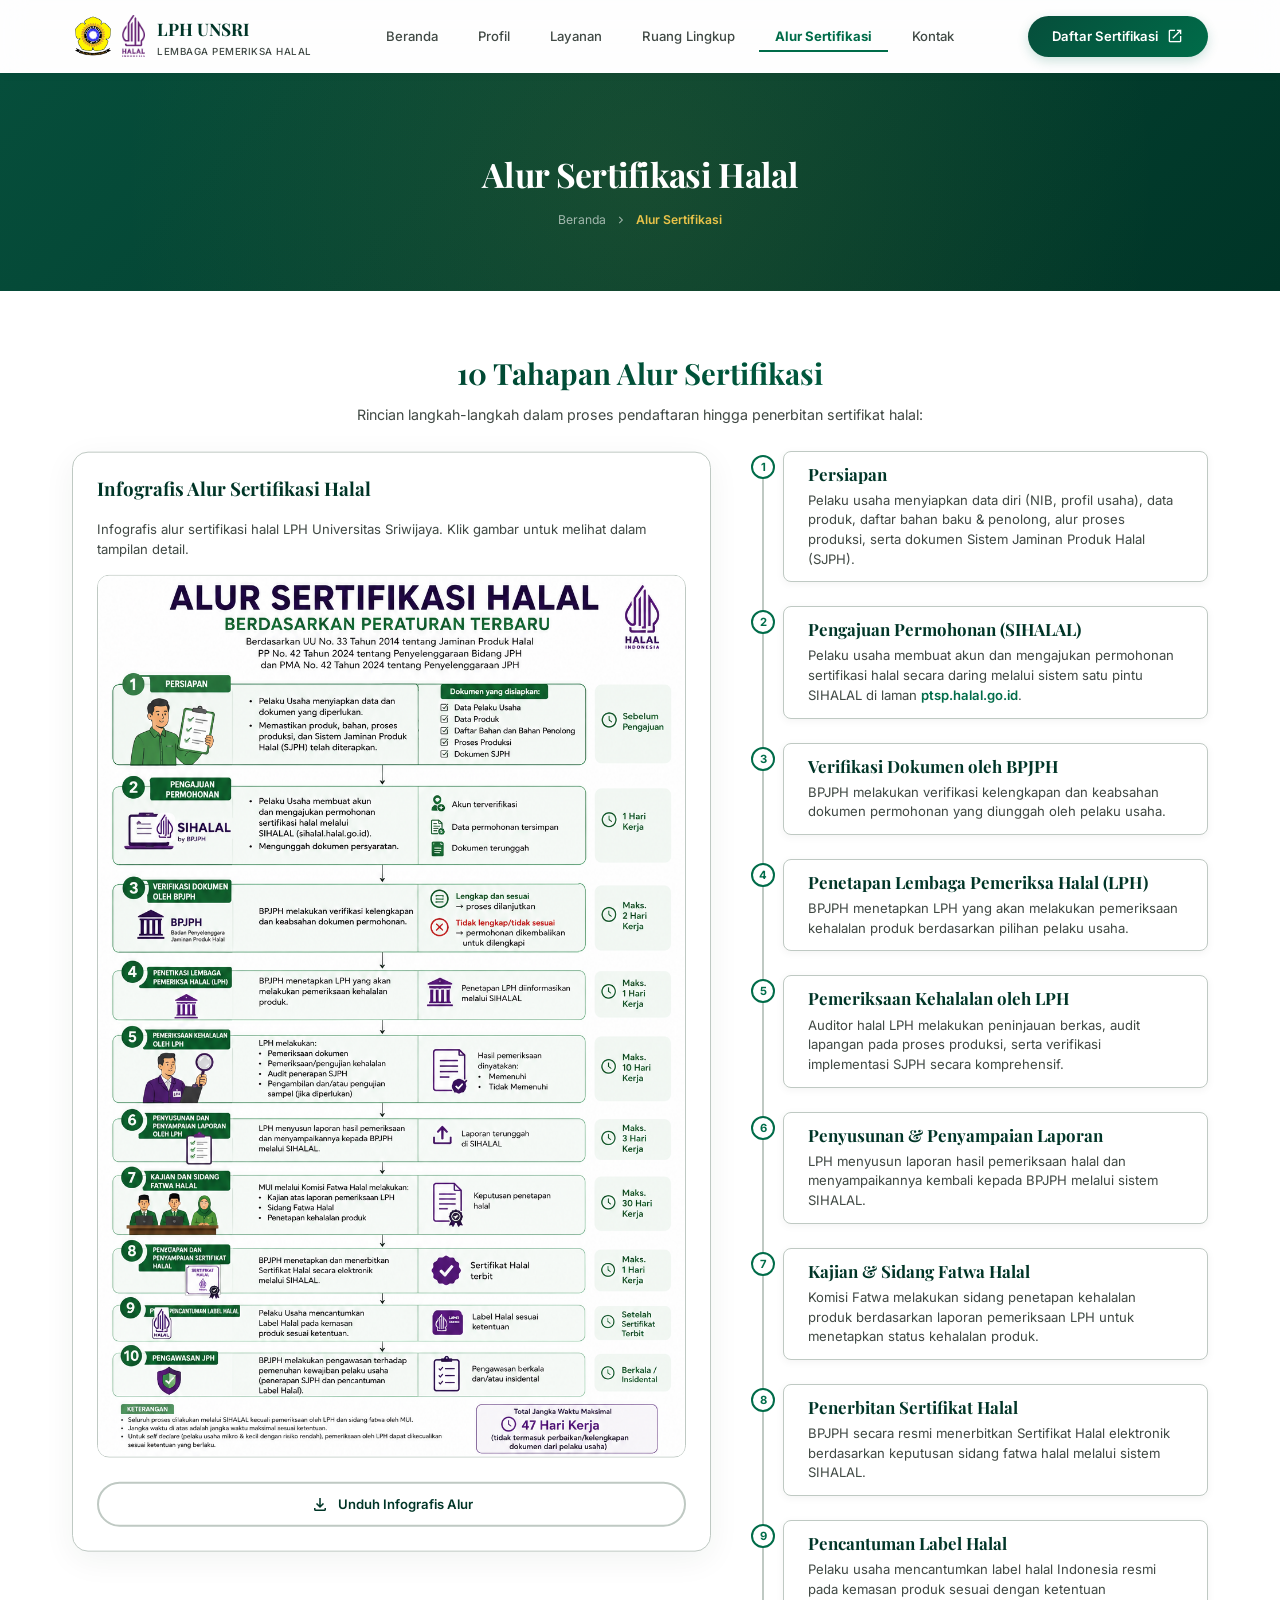
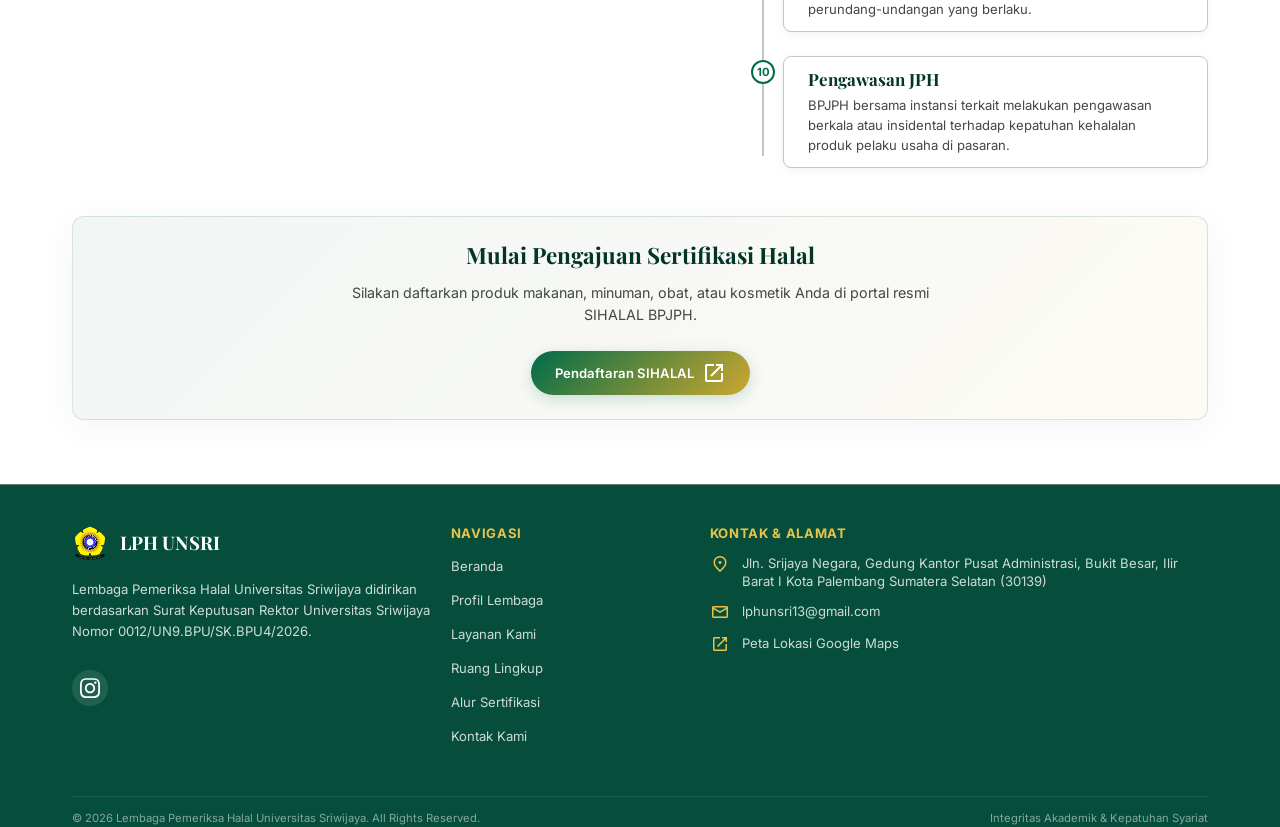
==== commit f87efc5f: "feat: integrate alur.png infographic side-by-side with timeline and add .gitignore" ====
--- a/alur-sertifikasi.html
+++ b/alur-sertifikasi.html
@@ -55,24 +55,24 @@
                 <span class="material-symbols-outlined" style="font-size: 28px;">menu</span>
             </button>
         </div>
-        
-        <!-- Mobile Navigation Drawer -->
-        <div class="mobile-drawer" id="mobileDrawer">
-            <ul class="mobile-nav-list">
-                <li><a href="index.html" class="mobile-nav-link">Beranda</a></li>
-                <li><a href="profil.html" class="mobile-nav-link">Profil</a></li>
-                <li><a href="layanan.html" class="mobile-nav-link">Layanan</a></li>
-                <li><a href="ruang-lingkup.html" class="mobile-nav-link">Ruang Lingkup</a></li>
-                <li><a href="alur-sertifikasi.html" class="mobile-nav-link">Alur Sertifikasi</a></li>
-                <li><a href="kontak.html" class="mobile-nav-link">Kontak</a></li>
-                <li style="margin-top: 16px;">
-                    <a href="https://ptsp.halal.go.id" target="_blank" rel="noopener" class="btn btn-primary" style="display: flex; width: 100%; justify-content: center;" id="mobileCtaBtn">
-                        Daftar Sertifikasi
-                    </a>
-                </li>
-            </ul>
-        </div>
     </header>
+
+    <!-- Mobile Navigation Drawer -->
+    <div class="mobile-drawer" id="mobileDrawer">
+        <ul class="mobile-nav-list">
+            <li><a href="index.html" class="mobile-nav-link">Beranda</a></li>
+            <li><a href="profil.html" class="mobile-nav-link">Profil</a></li>
+            <li><a href="layanan.html" class="mobile-nav-link">Layanan</a></li>
+            <li><a href="ruang-lingkup.html" class="mobile-nav-link">Ruang Lingkup</a></li>
+            <li><a href="alur-sertifikasi.html" class="mobile-nav-link">Alur Sertifikasi</a></li>
+            <li><a href="kontak.html" class="mobile-nav-link">Kontak</a></li>
+            <li style="margin-top: 16px;">
+                <a href="https://ptsp.halal.go.id" target="_blank" rel="noopener" class="btn btn-primary" style="display: flex; width: 100%; justify-content: center;" id="mobileCtaBtn">
+                    Daftar Sertifikasi
+                </a>
+            </li>
+        </ul>
+    </div>
 
     <main>
         <!-- Page Hero Banner -->
@@ -96,94 +96,114 @@
                     <p style="max-width: 600px; margin-left: auto; margin-right: auto;">Rincian langkah-langkah dalam proses pendaftaran hingga penerbitan sertifikat halal:</p>
                 </div>
                 
-                <div class="timeline-flow">
-                    <!-- Step 1 -->
-                    <div class="timeline-step scroll-reveal">
-                        <div class="timeline-marker">1</div>
-                        <div class="timeline-content-card">
-                            <h4>Persiapan</h4>
-                            <p>Pelaku usaha menyiapkan data diri (NIB, profil usaha), data produk, daftar bahan baku &amp; penolong, alur proses produksi, serta dokumen Sistem Jaminan Produk Halal (SJPH).</p>
+                <div class="alur-grid">
+                    <!-- Bagan Visual Infografik (Sticky & Wider Column) -->
+                    <div class="alur-visual scroll-reveal">
+                        <div class="visual-sticky-card">
+                            <h3 class="visual-card-title">Infografis Alur Sertifikasi Halal</h3>
+                            <p class="visual-card-desc">Infografis alur sertifikasi halal LPH Universitas Sriwijaya. Klik gambar untuk melihat dalam tampilan detail.</p>
+                            <div class="zoomable-image-wrapper">
+                                <img src="assets/alur.png" alt="Infografis Alur Sertifikasi Halal LPH Universitas Sriwijaya" class="alur-img">
+                            </div>
+                            <a href="assets/alur.png" download class="btn btn-outline visual-download-btn">
+                                <span class="material-symbols-outlined" style="font-size: 20px;">download</span>
+                                Unduh Infografis Alur
+                            </a>
                         </div>
                     </div>
                     
-                    <!-- Step 2 -->
-                    <div class="timeline-step scroll-reveal">
-                        <div class="timeline-marker">2</div>
-                        <div class="timeline-content-card">
-                            <h4>Pengajuan Permohonan (SIHALAL)</h4>
-                            <p>Pelaku usaha membuat akun dan mengajukan permohonan sertifikasi halal secara daring melalui sistem satu pintu SIHALAL di laman <a href="https://ptsp.halal.go.id" target="_blank" rel="noopener" style="color: var(--color-secondary); font-weight: 600;">ptsp.halal.go.id</a>.</p>
-                        </div>
-                    </div>
-                    
-                    <!-- Step 3 -->
-                    <div class="timeline-step scroll-reveal">
-                        <div class="timeline-marker">3</div>
-                        <div class="timeline-content-card">
-                            <h4>Verifikasi Dokumen oleh BPJPH</h4>
-                            <p>BPJPH melakukan verifikasi kelengkapan dan keabsahan dokumen permohonan yang diunggah oleh pelaku usaha.</p>
-                        </div>
-                    </div>
-                    
-                    <!-- Step 4 -->
-                    <div class="timeline-step scroll-reveal">
-                        <div class="timeline-marker">4</div>
-                        <div class="timeline-content-card">
-                            <h4>Penetapan Lembaga Pemeriksa Halal (LPH)</h4>
-                            <p>BPJPH menetapkan LPH (seperti LPH Universitas Sriwijaya) yang akan melakukan pemeriksaan kehalalan produk berdasarkan pilihan pelaku usaha.</p>
-                        </div>
-                    </div>
-                    
-                    <!-- Step 5 -->
-                    <div class="timeline-step scroll-reveal">
-                        <div class="timeline-marker">5</div>
-                        <div class="timeline-content-card">
-                            <h4>Pemeriksaan Kehalalan oleh LPH</h4>
-                            <p>Auditor halal LPH melakukan peninjauan berkas, audit lapangan pada proses produksi, serta verifikasi implementasi SJPH secara komprehensif.</p>
-                        </div>
-                    </div>
-                    
-                    <!-- Step 6 -->
-                    <div class="timeline-step scroll-reveal">
-                        <div class="timeline-marker">6</div>
-                        <div class="timeline-content-card">
-                            <h4>Penyusunan &amp; Penyampaian Laporan</h4>
-                            <p>LPH menyusun laporan hasil pemeriksaan halal dan menyampaikannya kembali kepada BPJPH melalui sistem SIHALAL.</p>
-                        </div>
-                    </div>
-                    
-                    <!-- Step 7 -->
-                    <div class="timeline-step scroll-reveal">
-                        <div class="timeline-marker">7</div>
-                        <div class="timeline-content-card">
-                            <h4>Kajian &amp; Sidang Fatwa Halal</h4>
-                            <p>Komisi Fatwa melakukan sidang penetapan kehalalan produk berdasarkan laporan pemeriksaan LPH untuk menetapkan status kehalalan produk.</p>
-                        </div>
-                    </div>
-                    
-                    <!-- Step 8 -->
-                    <div class="timeline-step scroll-reveal">
-                        <div class="timeline-marker">8</div>
-                        <div class="timeline-content-card">
-                            <h4>Penerbitan Sertifikat Halal</h4>
-                            <p>BPJPH secara resmi menerbitkan Sertifikat Halal elektronik berdasarkan keputusan sidang fatwa halal melalui sistem SIHALAL.</p>
-                        </div>
-                    </div>
-                    
-                    <!-- Step 9 -->
-                    <div class="timeline-step scroll-reveal">
-                        <div class="timeline-marker">9</div>
-                        <div class="timeline-content-card">
-                            <h4>Pencantuman Label Halal</h4>
-                            <p>Pelaku usaha mencantumkan label halal Indonesia resmi pada kemasan produk sesuai dengan ketentuan perundang-undangan yang berlaku.</p>
-                        </div>
-                    </div>
-                    
-                    <!-- Step 10 -->
-                    <div class="timeline-step scroll-reveal">
-                        <div class="timeline-marker">10</div>
-                        <div class="timeline-content-card">
-                            <h4>Pengawasan JPH</h4>
-                            <p>BPJPH bersama instansi terkait melakukan pengawasan berkala atau insidental terhadap kepatuhan kehalalan produk pelaku usaha di pasaran.</p>
+                    <!-- Rincian Tahapan (Timeline) -->
+                    <div class="alur-timeline-container">
+                        <div class="timeline-flow">
+                            <!-- Step 1 -->
+                            <div class="timeline-step scroll-reveal">
+                                <div class="timeline-marker">1</div>
+                                <div class="timeline-content-card">
+                                    <h4>Persiapan</h4>
+                                    <p>Pelaku usaha menyiapkan data diri (NIB, profil usaha), data produk, daftar bahan baku &amp; penolong, alur proses produksi, serta dokumen Sistem Jaminan Produk Halal (SJPH).</p>
+                                </div>
+                            </div>
+                            
+                            <!-- Step 2 -->
+                            <div class="timeline-step scroll-reveal">
+                                <div class="timeline-marker">2</div>
+                                <div class="timeline-content-card">
+                                    <h4>Pengajuan Permohonan (SIHALAL)</h4>
+                                    <p>Pelaku usaha membuat akun dan mengajukan permohonan sertifikasi halal secara daring melalui sistem satu pintu SIHALAL di laman <a href="https://ptsp.halal.go.id" target="_blank" rel="noopener" style="color: var(--color-secondary); font-weight: 600;">ptsp.halal.go.id</a>.</p>
+                                </div>
+                            </div>
+                            
+                            <!-- Step 3 -->
+                            <div class="timeline-step scroll-reveal">
+                                <div class="timeline-marker">3</div>
+                                <div class="timeline-content-card">
+                                    <h4>Verifikasi Dokumen oleh BPJPH</h4>
+                                    <p>BPJPH melakukan verifikasi kelengkapan dan keabsahan dokumen permohonan yang diunggah oleh pelaku usaha.</p>
+                                </div>
+                            </div>
+                            
+                            <!-- Step 4 -->
+                            <div class="timeline-step scroll-reveal">
+                                <div class="timeline-marker">4</div>
+                                <div class="timeline-content-card">
+                                    <h4>Penetapan Lembaga Pemeriksa Halal (LPH)</h4>
+                                    <p>BPJPH menetapkan LPH yang akan melakukan pemeriksaan kehalalan produk berdasarkan pilihan pelaku usaha.</p>
+                                </div>
+                            </div>
+                            
+                            <!-- Step 5 -->
+                            <div class="timeline-step scroll-reveal">
+                                <div class="timeline-marker">5</div>
+                                <div class="timeline-content-card">
+                                    <h4>Pemeriksaan Kehalalan oleh LPH</h4>
+                                    <p>Auditor halal LPH melakukan peninjauan berkas, audit lapangan pada proses produksi, serta verifikasi implementasi SJPH secara komprehensif.</p>
+                                </div>
+                            </div>
+                            
+                            <!-- Step 6 -->
+                            <div class="timeline-step scroll-reveal">
+                                <div class="timeline-marker">6</div>
+                                <div class="timeline-content-card">
+                                    <h4>Penyusunan &amp; Penyampaian Laporan</h4>
+                                    <p>LPH menyusun laporan hasil pemeriksaan halal dan menyampaikannya kembali kepada BPJPH melalui sistem SIHALAL.</p>
+                                </div>
+                            </div>
+                            
+                            <!-- Step 7 -->
+                            <div class="timeline-step scroll-reveal">
+                                <div class="timeline-marker">7</div>
+                                <div class="timeline-content-card">
+                                    <h4>Kajian &amp; Sidang Fatwa Halal</h4>
+                                    <p>Komisi Fatwa melakukan sidang penetapan kehalalan produk berdasarkan laporan pemeriksaan LPH untuk menetapkan status kehalalan produk.</p>
+                                </div>
+                            </div>
+                            
+                            <!-- Step 8 -->
+                            <div class="timeline-step scroll-reveal">
+                                <div class="timeline-marker">8</div>
+                                <div class="timeline-content-card">
+                                    <h4>Penerbitan Sertifikat Halal</h4>
+                                    <p>BPJPH secara resmi menerbitkan Sertifikat Halal elektronik berdasarkan keputusan sidang fatwa halal melalui sistem SIHALAL.</p>
+                                </div>
+                            </div>
+                            
+                            <!-- Step 9 -->
+                            <div class="timeline-step scroll-reveal">
+                                <div class="timeline-marker">9</div>
+                                <div class="timeline-content-card">
+                                    <h4>Pencantuman Label Halal</h4>
+                                    <p>Pelaku usaha mencantumkan label halal Indonesia resmi pada kemasan produk sesuai dengan ketentuan perundang-undangan yang berlaku.</p>
+                                </div>
+                            </div>
+                            
+                            <!-- Step 10 -->
+                            <div class="timeline-step scroll-reveal">
+                                <div class="timeline-marker">10</div>
+                                <div class="timeline-content-card">
+                                    <h4>Pengawasan JPH</h4>
+                                    <p>BPJPH bersama instansi terkait melakukan pengawasan berkala atau insidental terhadap kepatuhan kehalalan produk pelaku usaha di pasaran.</p>
+                                </div>
+                            </div>
                         </div>
                     </div>
                 </div>
--- a/css/variables.css
+++ b/css/variables.css
@@ -52,6 +52,7 @@
     --radius-sm: 4px;
     --radius-default: 8px;
     --radius-md: 12px;
+    --radius-lg: 16px;
     --radius-xl: 16px;
     --radius-xxl: 24px;
     --radius-full: 9999px;
--- a/css/base.css
+++ b/css/base.css
@@ -9,6 +9,7 @@
     scroll-behavior: smooth;
     font-size: 15px;
     height: 100%;
+    overflow-x: hidden;
 }
 
 body {
@@ -22,6 +23,7 @@
     min-height: 100%;
     display: flex;
     flex-direction: column;
+    overflow-x: hidden;
 }
 
 main {
--- a/css/components.css
+++ b/css/components.css
@@ -126,18 +126,20 @@
 .mobile-drawer {
     position: fixed;
     top: 72px;
-    right: -100%;
+    right: -300px;
     width: 280px;
     height: calc(100vh - 72px);
     background-color: var(--color-surface);
     box-shadow: -4px 0 20px rgba(0, 0, 0, 0.1);
     z-index: 99;
     padding: var(--space-lg);
-    transition: right var(--transition-normal);
+    transition: right var(--transition-normal), visibility var(--transition-normal);
+    visibility: hidden;
 }
 
 .mobile-drawer.open {
     right: 0;
+    visibility: visible;
 }
 
 .mobile-nav-list {
--- a/css/pages.css
+++ b/css/pages.css
@@ -300,289 +300,376 @@
     margin-right: auto;
 }
 
-.profil-quote {
-    font-size: 1.15rem;
-    font-style: italic;
-    color: var(--color-secondary);
-    border-left: 4px solid var(--color-tertiary-container);
-    padding-left: 20px;
-    margin: 24px 0;
-    line-height: 1.5;
-}
-
-/* Legal Document Mini Card in Profil Page */
-.legal-doc-card {
-    background: rgba(255, 255, 255, 0.45);
-    backdrop-filter: blur(12px);
-    -webkit-backdrop-filter: blur(12px);
-    border: 1px solid rgba(0, 108, 73, 0.15);
-    border-radius: var(--radius-md);
-    padding: var(--space-md) var(--space-lg);
-    margin: var(--space-lg) 0;
-    display: flex;
-    align-items: center;
-    gap: var(--space-md);
-    transition: all var(--transition-normal);
-    box-shadow: 0 4px 20px rgba(0, 53, 39, 0.03);
+/* Sleek Profile Layout CSS */
+.sleek-profile-container {
+    max-width: var(--container-max-width);
+    margin-left: auto;
+    margin-right: auto;
+}
+
+.sleek-grid {
+    display: grid;
+    grid-template-columns: 1fr;
+    gap: 48px;
+    align-items: center;
+}
+
+@media (min-width: 992px) {
+    .sleek-grid-3-2 {
+        grid-template-columns: 3.2fr 1.8fr;
+    }
+    .sleek-grid-1-1 {
+        grid-template-columns: 1fr 1fr;
+    }
+}
+
+.sleek-heading {
+    font-size: 1.85rem;
+    font-weight: 700;
+    color: var(--color-primary);
+    margin-bottom: var(--space-md);
     position: relative;
-    overflow: hidden;
-}
-
-.legal-doc-card::before {
+    display: inline-block;
+}
+
+.sleek-heading::after {
     content: '';
     position: absolute;
-    top: 0;
+    bottom: -8px;
     left: 0;
-    width: 4px;
-    height: 100%;
-    background: linear-gradient(to bottom, var(--color-secondary), var(--color-tertiary-container));
-}
-
-.legal-doc-card:hover {
-    transform: translateY(-3px);
-    border-color: var(--color-secondary);
-    background: rgba(255, 255, 255, 0.7);
-    box-shadow: 0 8px 30px rgba(0, 53, 39, 0.08);
-}
-
-.legal-doc-badge {
-    width: 48px;
-    height: 48px;
+    width: 40px;
+    height: 3px;
+    background-color: var(--color-secondary);
+    border-radius: var(--radius-full);
+}
+
+.text-center .sleek-heading::after {
+    left: 50%;
+    transform: translateX(-50%);
+}
+
+.sleek-legal-panel {
+    background-color: var(--color-surface-container-low);
+    border: 1px solid var(--color-outline-variant);
+    border-radius: var(--radius-lg);
+    padding: 32px;
+    display: flex;
+    flex-direction: column;
+    gap: 20px;
+    box-shadow: 0 4px 20px rgba(0, 53, 39, 0.02);
+}
+
+.sleek-legal-tag {
+    display: inline-flex;
+    align-items: center;
+    gap: 8px;
+    font-size: 0.6875rem;
+    font-weight: 700;
+    color: var(--color-secondary);
+    text-transform: uppercase;
+    letter-spacing: 0.08em;
+}
+
+.sleek-legal-tag .material-symbols-outlined {
+    font-size: 16px;
+}
+
+.sleek-legal-title {
+    font-size: 1.15rem;
+    font-weight: 700;
+    color: var(--color-primary);
+    line-height: 1.35;
+}
+
+.sleek-legal-number {
+    font-size: 0.875rem;
+    color: var(--color-on-surface-variant);
+    background-color: rgba(0, 108, 73, 0.06);
+    padding: 10px 14px;
     border-radius: var(--radius-default);
-    background: linear-gradient(135deg, rgba(6, 78, 59, 0.1) 0%, rgba(0, 108, 73, 0.05) 100%);
+    font-weight: 600;
+    font-family: var(--font-body);
+}
+
+.sleek-address-block {
+    display: flex;
+    gap: 12px;
+    font-size: 0.8125rem;
+    color: var(--color-on-surface-variant);
+    line-height: 1.5;
+    border-top: 1px solid var(--color-outline-variant);
+    padding-top: 16px;
+}
+
+.sleek-address-block .material-symbols-outlined {
+    color: var(--color-secondary);
+    font-size: 18px;
+    flex-shrink: 0;
+}
+
+.sleek-blockquote {
+    font-size: 1.15rem;
+    font-weight: 500;
+    line-height: 1.6;
+    color: var(--color-primary);
+    border-left: 3px solid var(--color-secondary);
+    padding-left: 20px;
+    margin: 28px 0;
+    font-family: var(--font-body);
+    font-style: italic;
+    text-align: left;
+}
+
+/* Sleek Pillars Grid */
+.sleek-pillars-grid {
+    display: flex;
+    flex-direction: column;
+    gap: 20px;
+    margin-top: 8px;
+}
+
+.sleek-pillar-item {
+    display: flex;
+    align-items: flex-start;
+    gap: 16px;
+}
+
+.sleek-pillar-icon {
+    width: 42px;
+    height: 42px;
+    border-radius: var(--radius-default);
+    background-color: rgba(0, 108, 73, 0.08);
     color: var(--color-secondary);
     display: flex;
     align-items: center;
     justify-content: center;
     flex-shrink: 0;
-    border: 1px solid rgba(6, 78, 59, 0.15);
-    transition: transform var(--transition-normal);
-}
-
-.legal-doc-card:hover .legal-doc-badge {
-    transform: rotate(6deg) scale(1.08);
-}
-
-.legal-doc-badge .material-symbols-outlined {
-    font-size: 24px;
-}
-
-.legal-doc-info {
-    display: flex;
-    flex-direction: column;
-    gap: 2px;
-}
-
-.legal-doc-type {
-    font-size: 0.75rem;
-    font-weight: 600;
-    text-transform: uppercase;
-    letter-spacing: 0.05em;
-    color: var(--color-tertiary);
-}
-
-.legal-doc-title {
+    border: 1px solid rgba(0, 108, 73, 0.15);
+}
+
+.sleek-pillar-icon .material-symbols-outlined {
+    font-size: 22px;
+}
+
+.sleek-pillar-content h4 {
     font-size: 0.95rem;
     font-weight: 700;
     color: var(--color-primary);
-    line-height: 1.3;
-    margin: 0;
-}
-
-.legal-doc-number {
-    font-size: 0.875rem;
+    margin-bottom: 4px;
+}
+
+.sleek-pillar-content p {
+    font-size: 0.8125rem;
     color: var(--color-on-surface-variant);
-    font-family: var(--font-body);
-}
-.profil-cards-grid {
+    line-height: 1.45;
+    margin-bottom: 0;
+}
+
+/* Hierarchy Step-list */
+.sleek-hierarchy-list {
+    list-style: none;
+    display: flex;
+    flex-direction: column;
+    gap: 24px;
+    position: relative;
+    padding-left: 0;
+}
+
+.sleek-hierarchy-item {
+    display: flex;
+    gap: 16px;
+    position: relative;
+    padding-bottom: 8px;
+}
+
+.sleek-hierarchy-item::before {
+    content: '';
+    position: absolute;
+    top: 30px;
+    bottom: -20px;
+    left: 14px;
+    width: 2px;
+    background: linear-gradient(to bottom, 
+        rgba(0, 108, 73, 0.15) 0%, 
+        rgba(0, 108, 73, 0.15) 25%, 
+        var(--color-secondary) 50%, 
+        rgba(0, 108, 73, 0.15) 75%, 
+        rgba(0, 108, 73, 0.15) 100%
+    );
+    background-size: 100% 200px;
+    animation: sleek-flow 2.4s linear infinite;
+    z-index: 1;
+}
+
+.sleek-hierarchy-item:last-child::before {
+    display: none;
+}
+
+.sleek-hierarchy-item:nth-child(1)::before {
+    animation-delay: 0s;
+}
+
+.sleek-hierarchy-item:nth-child(2)::before {
+    animation-delay: -1.6s;
+}
+
+.sleek-hierarchy-item:nth-child(3)::before {
+    animation-delay: -0.8s;
+}
+
+@keyframes sleek-flow {
+    0% {
+        background-position: 0 0;
+    }
+    100% {
+        background-position: 0 200px;
+    }
+}
+
+.sleek-hierarchy-number {
+    width: 30px;
+    height: 30px;
+    border-radius: var(--radius-full);
+    background-color: rgba(0, 108, 73, 0.08);
+    color: var(--color-secondary);
+    display: flex;
+    align-items: center;
+    justify-content: center;
+    font-weight: 700;
+    font-size: 0.8125rem;
+    flex-shrink: 0;
+    border: 1px solid rgba(0, 108, 73, 0.15);
+    position: relative;
+    z-index: 2;
+}
+
+.sleek-hierarchy-text h4 {
+    font-size: 0.95rem;
+    font-weight: 700;
+    color: var(--color-primary);
+    margin-bottom: 4px;
+}
+
+.sleek-hierarchy-text p {
+    font-size: 0.8125rem;
+    color: var(--color-on-surface-variant);
+    line-height: 1.45;
+    margin-bottom: 0;
+}
+
+/* Org Chart Display */
+.sleek-org-chart-wrapper {
+    background: var(--color-surface);
+    border: 1px solid var(--color-outline-variant);
+    border-radius: var(--radius-lg);
+    padding: 16px;
+    box-shadow: 0 4px 20px rgba(0, 53, 39, 0.03);
+}
+
+.sleek-org-chart-img {
+    border-radius: var(--radius-md);
+    width: 100%;
+    height: auto;
+    display: block;
+}
+
+/* Auditor Grid & Minimal Card */
+.sleek-auditor-grid {
     display: grid;
     grid-template-columns: 1fr;
     gap: var(--gutter);
-    max-width: var(--container-max-width);
-    margin-left: auto;
-    margin-right: auto;
-    margin-top: var(--space-md);
-}
-
-@media (min-width: 992px) {
-    .profil-cards-grid {
-        grid-template-columns: repeat(2, 1fr);
-    }
-}
-
-.profil-card {
-    height: 100%;
-    display: flex;
-    flex-direction: column;
-    padding: var(--space-xl) !important;
-}
-
-.profil-card h2 {
-    margin-top: 0 !important;
-    margin-bottom: var(--space-md);
-}
-
-.card-icon-badge {
-    width: 56px;
-    height: 56px;
-    border-radius: var(--radius-md);
-    background: linear-gradient(135deg, rgba(6, 78, 59, 0.1) 0%, rgba(0, 108, 73, 0.05) 100%);
-    display: flex;
-    align-items: center;
-    justify-content: center;
-    color: var(--color-secondary);
-    margin-bottom: var(--space-md);
-    border: 1px solid rgba(6, 78, 59, 0.15);
-}
-
-.card-icon-badge .material-symbols-outlined {
-    font-size: 28px;
-    font-variation-settings: 'FILL' 0, 'wght' 600;
-}
-.hierarchy-timeline {
-    position: relative;
-    padding-left: 28px;
-    margin-top: var(--space-md);
-}
-
-.hierarchy-item {
-    position: relative;
-    padding-bottom: var(--space-md);
-}
-
-.hierarchy-item::before {
-    content: '';
-    position: absolute;
-    top: 20px;
-    bottom: -6px;
-    left: -21px;
-    width: 2px;
-    background-color: var(--color-secondary);
-    opacity: 0.35;
-    z-index: 1;
-}
-
-.hierarchy-item:last-child::before {
-    display: none;
-}
-
-.hierarchy-item:last-child {
-    padding-bottom: 0;
-}
-
-.hierarchy-marker {
-    position: absolute;
-    top: 4px;
-    left: -28px;
-    width: 16px;
-    height: 16px;
-    border-radius: var(--radius-full);
-    background-color: var(--color-surface);
-    border: 2px solid var(--color-secondary);
-    z-index: 2;
-    transition: background-color var(--transition-fast), border-color var(--transition-fast);
-}
-
-.hierarchy-item:hover .hierarchy-marker {
-    background-color: var(--color-secondary);
-}
-
-.hierarchy-content {
-    display: flex;
-    flex-direction: column;
-    gap: 4px;
-}
-
-.hierarchy-title {
-    font-size: 0.9375rem;
-    font-weight: 700;
-    color: var(--color-primary);
-    margin-bottom: 0 !important;
-}
-
-.hierarchy-desc {
-    font-size: 0.8125rem;
-    color: var(--color-on-surface-variant);
-    line-height: 1.45;
-    margin-bottom: 0 !important;
-}
-
-/* Page-specific: Sleek and readable left-aligned text in Profil Page */
-.page-profil main p,
-.page-profil main .profil-quote,
-.page-profil main .hierarchy-desc {
-    text-align: left;
-}
-
-.auditor-grid {
-    display: grid;
-    grid-template-columns: 1fr;
-    gap: var(--gutter);
-    margin-top: var(--space-lg);
 }
 
 @media (min-width: 768px) {
-    .auditor-grid {
+    .sleek-auditor-grid {
         grid-template-columns: repeat(3, 1fr);
     }
 }
 
-.auditor-card {
+.sleek-auditor-card {
+    background: var(--color-surface);
+    border: 1px solid var(--color-outline-variant);
+    border-radius: var(--radius-lg);
+    padding: 40px 24px;
     text-align: center;
-}
-
-.auditor-photo-wrapper {
-    width: 160px;
-    height: 160px;
+    transition: transform var(--transition-normal), border-color var(--transition-normal), box-shadow var(--transition-normal);
+}
+
+.sleek-auditor-card:hover {
+    transform: translateY(-4px);
+    border-color: var(--color-secondary);
+    box-shadow: 0 12px 30px rgba(0, 53, 39, 0.05);
+}
+
+.sleek-auditor-avatar {
+    width: 130px;
+    height: 130px;
     border-radius: var(--radius-full);
     overflow: hidden;
-    margin: 0 auto 16px auto;
-    border: 4px solid white;
-    box-shadow: var(--shadow-md);
-    transition: transform var(--transition-normal);
-}
-
-.auditor-card:hover .auditor-photo-wrapper {
-    transform: scale(1.05);
-}
-
-.auditor-photo-wrapper img {
+    margin: 0 auto 20px auto;
+    border: 3px solid rgba(0, 108, 73, 0.08);
+    transition: border-color var(--transition-normal);
+}
+
+.sleek-auditor-card:hover .sleek-auditor-avatar {
+    border-color: var(--color-secondary);
+}
+
+.sleek-auditor-avatar img {
     width: 100%;
     height: 100%;
     object-fit: cover;
-    object-position: center;
-}
-
-.auditor-name {
-    font-size: 1.125rem;
+}
+
+.sleek-auditor-name {
+    font-size: 1.05rem;
     font-weight: 700;
     color: var(--color-primary);
-    margin-bottom: 4px;
-}
-
-.auditor-title {
-    font-size: 0.8125rem;
+    margin-bottom: 6px;
+}
+
+.sleek-auditor-role {
+    font-size: 0.75rem;
     font-weight: 600;
     color: var(--color-tertiary);
     text-transform: uppercase;
-    letter-spacing: 0.05em;
-}
-
-/* Org Chart visual display */
-.org-chart-wrapper {
-    display: flex;
-    flex-direction: column;
-    align-items: center;
-    margin: 40px auto 0 auto;
-    max-width: 900px;
-}
-
-.org-chart-img {
-    border-radius: var(--radius-md);
-    box-shadow: var(--shadow-sm);
+    letter-spacing: 0.08em;
+}
+
+/* Lab Collab Sleek Panel */
+.sleek-lab-panel {
+    background-color: var(--color-surface);
     border: 1px solid var(--color-outline-variant);
-    max-width: 100%;
-    height: auto;
+    border-radius: var(--radius-lg);
+    padding: 40px;
+    box-shadow: 0 4px 20px rgba(0, 53, 39, 0.02);
+}
+
+.sleek-lab-badge {
+    background: linear-gradient(135deg, var(--color-primary) 0%, var(--color-secondary) 100%);
+    color: white;
+    border-radius: var(--radius-lg);
+    padding: 48px 24px;
+    display: flex;
+    flex-direction: column;
+    align-items: center;
+    justify-content: center;
+    gap: 16px;
+    box-shadow: var(--shadow-md);
+    text-align: center;
+}
+
+.sleek-lab-badge .material-symbols-outlined {
+    font-size: 64px;
+    color: rgba(255, 255, 255, 0.9);
+}
+
+.sleek-lab-badge h4 {
+    color: white;
+    font-size: 1.25rem;
+    font-weight: 700;
+    margin: 0;
+    letter-spacing: 0.02em;
 }
 
 /* ==========================================================================
@@ -642,12 +729,49 @@
 /* ==========================================================================
    Page: Alur Sertifikasi (Timeline/Timeline Horizontal/Infographics)
    ========================================================================== */
-.alur-infographic-wrapper {
-    display: flex;
-    flex-direction: column;
-    align-items: center;
-    margin: 0 auto var(--space-lg) auto;
-    max-width: 800px;
+/* Side-by-Side Alur Grid (Image column wider than timeline) */
+.alur-grid {
+    display: grid;
+    grid-template-columns: 1fr;
+    gap: 40px;
+    align-items: start;
+    max-width: var(--container-max);
+    margin: 0 auto;
+}
+
+.alur-visual {
+    width: 100%;
+}
+
+.visual-sticky-card {
+    background: var(--color-surface);
+    border: 1px solid var(--color-outline-variant);
+    border-radius: var(--radius-lg);
+    padding: var(--space-lg);
+    box-shadow: var(--shadow-md);
+    display: flex;
+    flex-direction: column;
+    gap: 16px;
+    transition: box-shadow var(--transition-normal);
+}
+
+.visual-sticky-card:hover {
+    box-shadow: var(--shadow-lg);
+}
+
+.visual-card-title {
+    font-size: 1.25rem;
+    color: var(--color-primary);
+    font-weight: 700;
+    margin-top: 0;
+    margin-bottom: 4px;
+}
+
+.visual-card-desc {
+    font-size: 0.875rem;
+    color: var(--color-on-surface-variant);
+    margin: 0;
+    line-height: 1.5;
 }
 
 .alur-img {
@@ -655,6 +779,33 @@
     box-shadow: var(--shadow-sm);
     border: 1px solid var(--color-outline-variant);
     max-width: 100%;
+    height: auto;
+    display: block;
+    transition: transform var(--transition-normal);
+}
+
+.zoomable-image-wrapper:hover .alur-img {
+    transform: scale(1.02);
+}
+
+.visual-download-btn {
+    width: 100%;
+    margin-top: 8px;
+}
+
+@media (min-width: 992px) {
+    .alur-grid {
+        /* Image column (left) is wider than timeline column (right) */
+        grid-template-columns: 7fr 5fr;
+    }
+    .alur-visual {
+        position: sticky;
+        top: 96px; /* Stick below nav bar */
+        z-index: 10;
+    }
+    .alur-timeline-container .timeline-flow {
+        max-width: 100%;
+    }
 }
 
 .timeline-accessible-title {
